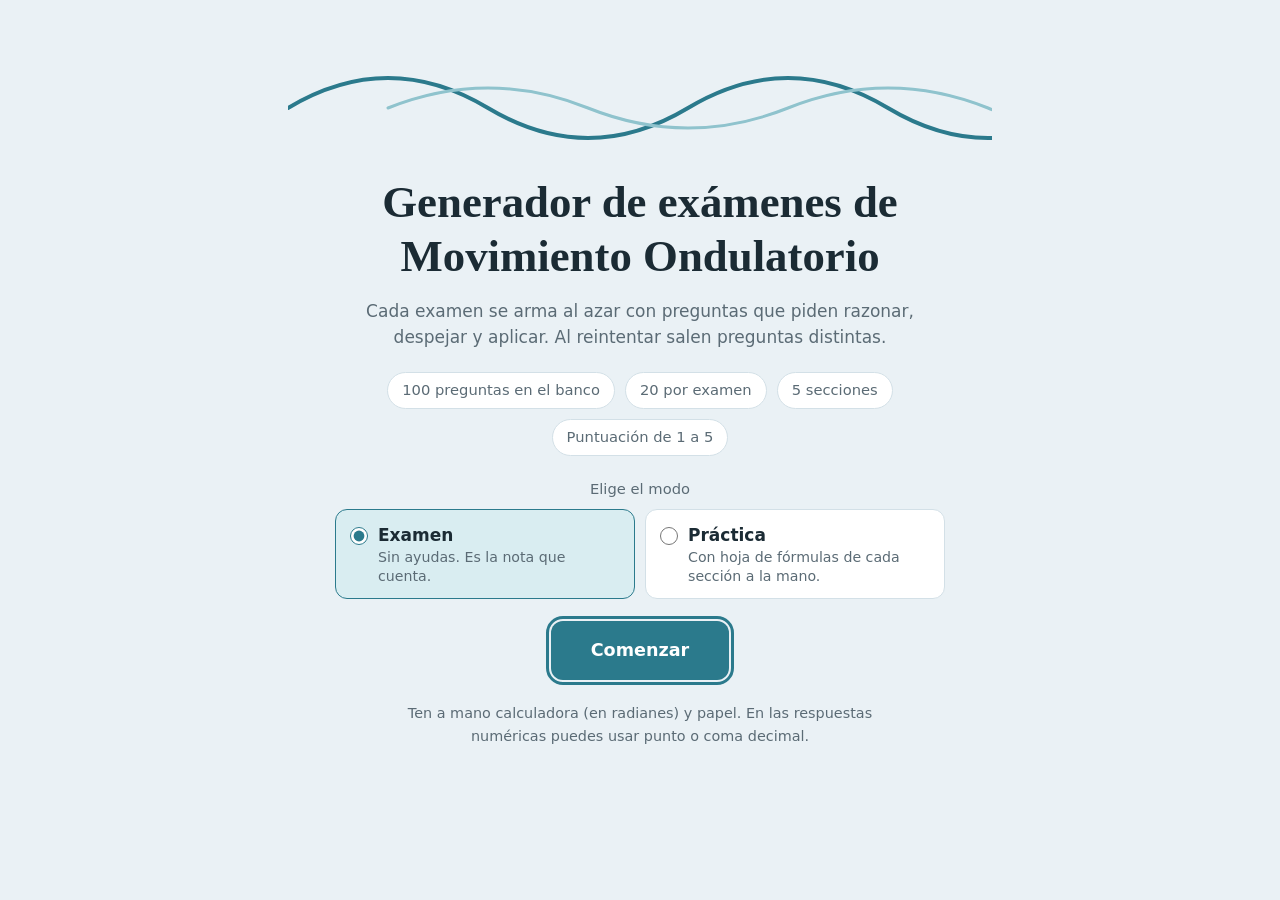
==== cuestionario-version1.3.html @ 12382c7f "Version 1 - cuestionario 1.3" ====
<!DOCTYPE html>
<html lang="es">
<head>
<meta charset="utf-8">
<meta name="viewport" content="width=device-width, initial-scale=1">
<title>Generador de exámenes · Movimiento Ondulatorio</title>
<style>
  :root {
    --bg: #eaf1f5;
    --surface: #ffffff;
    --ink: #1b2b34;
    --muted: #5b6b75;
    --line: #d3e0e7;
    --primary: #2b7a8c;
    --primary-dark: #1f5c6a;
    --primary-soft: #d9edf1;
    --ok: #2e7d55;
    --ok-soft: #dff2e7;
    --bad: #b8433a;
    --bad-soft: #fbe6e3;
    --radius: 14px;
    --serif: "Iowan Old Style", "Palatino Linotype", Palatino, Georgia, serif;
    --sans: system-ui, -apple-system, "Segoe UI", Roboto, "Helvetica Neue", Arial, sans-serif;
  }
  * { box-sizing: border-box; }
  html { -webkit-text-size-adjust: 100%; }
  body {
    margin: 0;
    background: var(--bg);
    color: var(--ink);
    font-family: var(--sans);
    font-size: 17px;
    line-height: 1.55;
    min-height: 100vh;
  }
  .wrap { max-width: 720px; margin: 0 auto; padding: 20px 16px 48px; }
  h1, h2, h3 { font-family: var(--serif); line-height: 1.2; margin: 0; font-weight: 700; }
  button { font: inherit; cursor: pointer; }
  :focus-visible { outline: 3px solid var(--primary); outline-offset: 2px; }
  [tabindex="-1"]:focus { outline: none; }
  .sr-only { position: absolute; width: 1px; height: 1px; overflow: hidden; clip: rect(0 0 0 0); white-space: nowrap; }

  /* Portada */
  .cover { text-align: center; padding: 28px 8px 8px; }
  .cover h1 { font-size: clamp(1.9rem, 7vw, 2.8rem); margin: 8px 0 14px; }
  .cover p { color: var(--muted); max-width: 33em; margin: 0 auto 10px; }
  .wave-box { overflow: hidden; height: 120px; margin: 0 -16px 8px; }
  .wave-box svg { width: 1600px; height: 120px; animation: drift 9s linear infinite; }
  @keyframes drift { from { transform: translateX(0); } to { transform: translateX(-400px); } }
  .facts { display: flex; flex-wrap: wrap; gap: 10px; justify-content: center; margin: 22px 0 22px; }
  .facts span { background: var(--surface); border: 1px solid var(--line); border-radius: 999px; padding: 6px 14px; font-size: .92rem; color: var(--muted); }

  .modes { border: 0; margin: 0 auto 22px; padding: 0; display: flex; flex-wrap: wrap; gap: 10px; justify-content: center; }
  .modes legend { width: 100%; text-align: center; color: var(--muted); font-size: .92rem; margin-bottom: 8px; padding: 0; }
  .mode-opt { flex: 1 1 240px; max-width: 300px; text-align: left; display: flex; gap: 10px; align-items: flex-start; background: var(--surface); border: 1.5px solid var(--line); border-radius: 12px; padding: 12px 14px; cursor: pointer; }
  .mode-opt:hover { border-color: var(--primary); }
  .mode-opt.sel { border-color: var(--primary); background: var(--primary-soft); }
  .mode-opt input { margin: 5px 0 0; accent-color: var(--primary); width: 18px; height: 18px; flex: none; }
  .mode-opt b { display: block; }
  .mode-opt small { color: var(--muted); display: block; line-height: 1.35; }

  .actions { display: flex; flex-direction: column; align-items: center; gap: 12px; }
  .btn {
    border: 0; border-radius: 12px; padding: 13px 26px; font-weight: 600; font-size: 1rem;
    background: var(--primary); color: #fff; transition: background .15s, transform .05s;
  }
  .btn:hover { background: var(--primary-dark); }
  .btn:active { transform: translateY(1px); }
  .btn.ghost { background: transparent; color: var(--primary-dark); border: 1.5px solid var(--primary); }
  .btn.ghost:hover { background: var(--primary-soft); }
  .btn[disabled] { background: #b9c9d0; cursor: not-allowed; }
  .btn.ghost[disabled] { background: transparent; color: #8aa0a9; border-color: #b9c9d0; }
  .btn.big { padding: 16px 40px; font-size: 1.1rem; }
  .btn.small { padding: 8px 16px; font-size: .92rem; }

  /* Progreso */
  .progress-head { display: flex; justify-content: space-between; gap: 12px; font-size: .9rem; color: var(--muted); margin-bottom: 8px; flex-wrap: wrap; }
  .bar { height: 10px; background: #cfdde4; border-radius: 999px; overflow: hidden; }
  .bar > i { display: block; height: 100%; width: 0; background: var(--primary); border-radius: 999px; transition: width .3s; }
  .tools { display: flex; justify-content: space-between; align-items: center; gap: 10px; margin-top: 12px; flex-wrap: wrap; }
  .badge { font-size: .8rem; padding: 2px 10px; border-radius: 999px; background: var(--primary-soft); color: var(--primary-dark); font-weight: 600; }

  .card { background: var(--surface); border: 1px solid var(--line); border-radius: var(--radius); padding: 24px 20px; margin-top: 18px; box-shadow: 0 1px 2px rgba(27,43,52,.05); }
  .sec-name { font-size: .95rem; color: var(--primary-dark); font-weight: 600; margin-bottom: 10px; }
  .qtext { font-size: 1.12rem; margin: 0 0 18px; }
  .qtext sub, .qtext sup, .opt sub, .opt sup, .exp sub, .exp sup, .field label sub, .formula sub, .formula sup { font-size: .75em; line-height: 0; }
  .formula { display: block; margin: 8px 0; padding: 8px 12px; background: #f3f8fa; border-radius: 8px; font-family: var(--serif); font-size: 1.05rem; overflow-x: auto; }

  .opts { display: grid; gap: 10px; }
  .opt { display: flex; gap: 12px; align-items: flex-start; padding: 12px 14px; border: 1.5px solid var(--line); border-radius: 12px; cursor: pointer; background: #fff; }
  .opt:hover { border-color: var(--primary); }
  .opt.sel { border-color: var(--primary); background: var(--primary-soft); }
  .opt input { margin: 4px 0 0; accent-color: var(--primary); width: 18px; height: 18px; flex: none; }

  .fields { display: grid; gap: 12px; }
  .field { display: flex; align-items: center; gap: 10px; flex-wrap: wrap; }
  .field label { font-family: var(--serif); font-size: 1.05rem; min-width: 4.2em; }
  .field input { width: 9em; max-width: 100%; padding: 10px 12px; font: inherit; border: 1.5px solid var(--line); border-radius: 10px; background: #fff; color: var(--ink); }
  .field input:focus { border-color: var(--primary); }
  .field .unit { color: var(--muted); }
  .hint { color: var(--muted); font-size: .9rem; margin-top: 14px; }

  .sheet { margin-top: 16px; border: 1px dashed var(--primary); border-radius: 12px; background: #f6fbfc; }
  .sheet summary { cursor: pointer; padding: 10px 14px; font-weight: 600; color: var(--primary-dark); }
  .sheet .formula { margin: 0 14px 8px; background: #fff; }
  .sheet p { margin: 0 14px 12px; font-size: .9rem; color: var(--muted); }

  .nav { display: flex; justify-content: space-between; gap: 12px; margin-top: 22px; }

  /* Resultados */
  .score-card { text-align: center; }
  .score-num { font-family: var(--serif); font-size: 4.5rem; line-height: 1; color: var(--primary-dark); }
  .score-num small { font-size: 1.6rem; color: var(--muted); }
  .score-label { font-size: 1.2rem; margin: 6px 0 4px; font-weight: 600; }
  .muted { color: var(--muted); }
  .secs { display: grid; gap: 12px; margin-top: 20px; text-align: left; }
  .sec-row .top { display: flex; justify-content: space-between; gap: 10px; font-size: .95rem; margin-bottom: 4px; }
  .sec-row .bar { height: 8px; }
  .sec-row .bar > i { background: var(--primary); }
  .gaps { margin: 10px 0 0; padding-left: 1.2em; }
  .gaps li { margin: 4px 0; }
  .fb { border-radius: 12px; border: 1px solid var(--line); padding: 16px; margin-top: 14px; background: #fff; }
  .fb h3 { font-size: 1.02rem; margin-bottom: 8px; }
  .tag { display: inline-block; font-size: .82rem; padding: 2px 10px; border-radius: 999px; background: var(--bad-soft); color: var(--bad); margin-bottom: 8px; }
  .tag.ok { background: var(--ok-soft); color: var(--ok); }
  .ans-row { display: grid; gap: 6px; margin: 10px 0; font-size: .96rem; }
  .ans-row div { padding: 8px 12px; border-radius: 8px; }
  .ans-row .yours { background: var(--bad-soft); }
  .ans-row .right { background: var(--ok-soft); }
  .exp { margin-top: 8px; font-size: .96rem; }
  .allgood { background: var(--ok-soft); color: var(--ok); border-radius: 12px; padding: 14px 16px; margin-top: 14px; font-weight: 600; }
  .retry { display: flex; flex-wrap: wrap; gap: 12px; justify-content: center; margin-top: 28px; }
  details.okbox { margin-top: 22px; }
  details.okbox > summary { cursor: pointer; font-weight: 600; color: var(--primary-dark); padding: 6px 0; }

  .hidden { display: none !important; }
  @media (max-width: 480px) {
    body { font-size: 16px; }
    .card { padding: 18px 14px; }
    .nav .btn { padding: 12px 18px; }
    .score-num { font-size: 3.8rem; }
  }
  @media (prefers-reduced-motion: reduce) {
    .wave-box svg { animation: none; }
    .bar > i { transition: none; }
  }
</style>
</head>
<body>
<div class="wrap">

  <!-- PORTADA -->
  <section id="cover" class="cover" aria-labelledby="coverTitle">
    <div class="wave-box" aria-hidden="true">
      <svg viewBox="0 0 1600 120" preserveAspectRatio="none">
        <path d="M0 60 Q100 0 200 60 T400 60 T600 60 T800 60 T1000 60 T1200 60 T1400 60 T1600 60" fill="none" stroke="#2b7a8c" stroke-width="4" stroke-linecap="round"/>
        <path d="M0 60 Q100 20 200 60 T400 60 T600 60 T800 60 T1000 60 T1200 60 T1400 60 T1600 60" fill="none" stroke="#8fc3cd" stroke-width="3" stroke-linecap="round" transform="translate(100 0)"/>
      </svg>
    </div>
    <h1 id="coverTitle">Generador de exámenes de Movimiento Ondulatorio</h1>
    <p>Cada examen se arma al azar con preguntas que piden razonar, despejar y aplicar. Al reintentar salen preguntas distintas.</p>
    <div class="facts" id="facts"></div>

    <fieldset class="modes">
      <legend>Elige el modo</legend>
      <label class="mode-opt sel" id="modeLabelExam">
        <input type="radio" name="mode" value="exam" checked>
        <span><b>Examen</b><small>Sin ayudas. Es la nota que cuenta.</small></span>
      </label>
      <label class="mode-opt" id="modeLabelPractice">
        <input type="radio" name="mode" value="practice">
        <span><b>Práctica</b><small>Con hoja de fórmulas de cada sección a la mano.</small></span>
      </label>
    </fieldset>

    <div class="actions">
      <button class="btn big" id="startBtn" type="button">Comenzar</button>
      <button class="btn ghost hidden" id="resumeBtn" type="button">Continuar examen</button>
      <button class="btn ghost hidden" id="reviewBtn" type="button">Revisar examen anterior</button>
    </div>
    <p class="hint" style="margin-top:22px">Ten a mano calculadora (en radianes) y papel. En las respuestas numéricas puedes usar punto o coma decimal.</p>
  </section>

  <!-- PREGUNTAS -->
  <section id="quiz" class="hidden" aria-label="Examen en curso">
    <div class="progress-head">
      <span id="progText"></span>
      <span id="secText"></span>
    </div>
    <div class="bar" role="progressbar" aria-valuemin="0" aria-valuemax="20" id="barWrap"><i id="barFill"></i></div>
    <div class="tools">
      <span class="badge" id="modeBadge"></span>
      <button class="btn ghost small" id="pauseBtn" type="button">Pausar y salir</button>
    </div>
    <div class="card" id="qcard"></div>
    <div class="nav">
      <button class="btn ghost" id="prevBtn" type="button">Anterior</button>
      <button class="btn" id="nextBtn" type="button">Siguiente</button>
    </div>
    <div class="sr-only" id="srStatus" aria-live="polite"></div>
  </section>

  <!-- RESULTADOS -->
  <section id="results" class="hidden" aria-label="Resultados"></section>

</div>

<!-- =====================================================================
     BANCO DE PREGUNTAS  (edita aquí para ampliar)
     ---------------------------------------------------------------------
     Cómo añadir una pregunta: copia un objeto y agrégalo AL FINAL del array
     BANK (no reordenes las existentes: el progreso guardado usa la posición).

     Campos comunes
       sec   : 0..4  (índice en SECTIONS)
       type  : "mc" (opción múltiple) | "num" (numérica)
       topic : tema corto; se lista en "Temas huecos" si se falla
       q     : enunciado (HTML simple: <sub>, <sup>, <b>, <span class='formula'>)
       exp   : explicación pedagógica (paso a paso + por qué fallan las otras).
               En "mc" NO cites las opciones por letra: se barajan; cítalas por su contenido.

     Solo "mc"
       opts  : 4 textos; ans = índice (0..3) de la correcta DENTRO de opts.
               El examen baraja el orden al mostrarlas, la lógica no se rompe.

     Solo "num"
       fields: [{ label, unit, ans, tol }]
               tol = error relativo permitido (0.02 = 2 %). Opcional abs = error
               absoluto mínimo permitido (útil si ans es cercano a 0).
               Acepta coma o punto decimal y notación 2.5e-4.
     ===================================================================== -->
<script>
var SECTIONS = [
  "Conceptos fundamentales",
  "Ondas viajeras y función de onda",
  "Velocidad en cuerdas y reflexión/transmisión",
  "Superposición, interferencia y energía",
  "Ecuación de onda lineal"
];

/* Fórmulas del temario por sección (se muestran en modo Práctica) */
var SHEETS = [
  ["v = λ f &nbsp;&nbsp; T = 1/f &nbsp;&nbsp; ω = 2π/T = 2π f &nbsp;&nbsp; k = 2π/λ", "v = x/t (rapidez constante en un medio dado)"],
  ["y = A sen(kx − ωt) &nbsp;&nbsp; v = λ f = ω/k &nbsp;&nbsp; k = 2π/λ", "v<sub>y</sub> = −ωA cos(kx − ωt) &nbsp;&nbsp; v<sub>y,máx</sub> = ωA &nbsp;&nbsp; a<sub>y,máx</sub> = ω²A", "Pulso: y = f(x − vt) viaja hacia +x; y = f(x + vt) viaja hacia −x"],
  ["v = √(F/μ) &nbsp;&nbsp; μ = m/L", "Extremo fijo: reflejado invertido. Extremo libre: reflejado sin invertir.", "Liviana → pesada: reflejado invertido, transmitido no. Pesada → liviana: ninguno se invierte."],
  ["P = ½ μ ω² A² v &nbsp;&nbsp; E = ½ (μΔx) ω² A²", "Superposición: y = y<sub>1</sub> + y<sub>2</sub> (suma algebraica)", "En fase: A<sub>R</sub> = A<sub>1</sub> + A<sub>2</sub> &nbsp;&nbsp; En oposición de fase: A<sub>R</sub> = |A<sub>1</sub> − A<sub>2</sub>|"],
  ["∂²y/∂x² = (1/v²) ∂²y/∂t² &nbsp;&nbsp; (μ/F) ∂²y/∂t² = ∂²y/∂x² &nbsp;&nbsp; v² = F/μ", "ΣF<sub>y</sub> = μΔx (∂²y/∂t²) &nbsp;&nbsp; Ángulos pequeños: sen θ ≈ tan θ ≈ ∂y/∂x"]
];

var BANK = [

/* ===================== SECCIÓN 1 · Conceptos fundamentales ===================== */

{ sec: 0, type: "mc", topic: "ondas longitudinales: movimiento de las partículas",
  q: "Una onda sonora se propaga en el aire hacia la derecha. Sobre las moléculas del aire, ¿cuál afirmación es correcta?",
  opts: [
    "Oscilan paralelas a la dirección de propagación y no se desplazan de forma neta con la onda.",
    "Oscilan perpendicularmente a la propagación y no se desplazan de forma neta con la onda.",
    "Viajan junto con la onda, transportando materia y energía hacia la derecha.",
    "Oscilan paralelas a la propagación, pero avanzan con la onda a la velocidad del sonido."
  ], ans: 0,
  exp: "<b>Razonamiento.</b> El sonido es una onda longitudinal: las partículas vibran en la misma dirección en que viaja la onda, alrededor de su posición de equilibrio. La onda transporta energía, no materia neta.<br><b>Por qué las otras no.</b> La que dice «perpendicularmente» describe una onda transversal. La que dice que las moléculas viajan con la onda confunde la propagación de la perturbación con el transporte de materia. La última acierta en la dirección, pero las moléculas no avanzan con la onda: solo oscilan." },

{ sec: 0, type: "mc", topic: "la rapidez depende del medio; v = λf",
  q: "Una onda senoidal de frecuencia f viaja por una cuerda estirada. Se detiene la cuerda y se genera una segunda onda con la misma amplitud y frecuencia 2f en la misma cuerda (misma tensión). Comparada con la primera, la segunda onda tiene:",
  opts: [
    "La misma rapidez y la mitad de longitud de onda.",
    "El doble de rapidez y la misma longitud de onda.",
    "El doble de rapidez y la mitad de longitud de onda.",
    "La misma rapidez y el doble de longitud de onda."
  ], ans: 0,
  exp: "<b>Razonamiento.</b> La rapidez en una cuerda depende solo del medio (v = √(F/μ)); la cuerda no cambió, así que v es la misma. Con v = λf, si f se duplica, λ se reduce a la mitad.<br><b>Por qué las otras no.</b> Las opciones que dicen «el doble de rapidez» creen que la frecuencia acelera la onda, pero v no depende de f. La que dice «el doble de longitud de onda» invierte la proporción: v constante implica λ ∝ 1/f." },

{ sec: 0, type: "num", topic: "partes de una onda: λ, T y v",
  q: "Una cresta pasa por un punto fijo de una cuerda cada 0.25 s. La distancia entre una cresta y el valle contiguo es 0.60 m. ¿Cuál es la rapidez de la onda?",
  fields: [{ label: "v =", unit: "m/s", ans: 4.8, tol: 0.02 }],
  exp: "<b>Paso 1.</b> De cresta a valle contiguo hay media longitud de onda: λ/2 = 0.60 m, entonces λ = 1.20 m.<br><b>Paso 2.</b> Que una cresta pase cada 0.25 s significa T = 0.25 s.<br><b>Paso 3.</b> v = λ/T = 1.20/0.25 = 4.8 m/s.<br>Error típico: usar 0.60 m como λ y obtener 2.4 m/s." },

{ sec: 0, type: "mc", topic: "ondas combinadas (transversal + longitudinal)",
  q: "Un corcho flota en la superficie del agua y pasa una ola. ¿Cómo describe el movimiento del corcho?",
  opts: [
    "Una trayectoria aproximadamente circular o elíptica: la ola combina movimiento transversal y longitudinal.",
    "Sube y baja en línea recta vertical, porque la ola es puramente transversal.",
    "Avanza junto con la cresta a la velocidad de la ola.",
    "Oscila solo horizontalmente, porque el agua es un medio longitudinal."
  ], ans: 0,
  exp: "<b>Razonamiento.</b> Las olas en la superficie del agua no son puramente transversales ni longitudinales: cada partícula describe un recorrido circular/elíptico. Por eso el corcho sube, baja y se mueve un poco adelante y atrás, pero no viaja con la ola.<br><b>Por qué las otras no.</b> «Solo vertical» y «solo horizontal» olvidan que ambos movimientos ocurren a la vez. «Avanza con la cresta» confunde la velocidad de la onda con la de las partículas del medio." },

{ sec: 0, type: "num", topic: "periodo, λ y rapidez de una ola del mar",
  q: "Una boya en el mar sube y baja completando 12 oscilaciones en 60 s. Dos crestas consecutivas de las olas que la mueven están separadas 15 m. Calcula el periodo T de las olas y su rapidez v de avance.",
  fields: [
    { label: "T =", unit: "s", ans: 60 / 12, tol: 0.02 },
    { label: "v =", unit: "m/s", ans: 15 / (60 / 12), tol: 0.02 }
  ],
  exp: "<b>Paso 1.</b> f = 12/60 = 0.20 Hz, así que T = 1/f = 5.0 s.<br><b>Paso 2.</b> La distancia entre crestas consecutivas es λ = 15 m.<br><b>Paso 3.</b> v = λ/T = 15/5.0 = 3.0 m/s (o v = λf = 15·0.20).<br>Error típico: dividir 60 entre 12 y llamar «frecuencia» al 5." },

{ sec: 0, type: "num", topic: "sonido en el aire: λ y T desde la frecuencia",
  q: "Un afinador electrónico detecta la nota La de un violín: 440 Hz. Considera que el sonido viaja en el aire a 343 m/s. Calcula la longitud de onda λ del sonido y el periodo T de la vibración (en milisegundos).",
  fields: [
    { label: "λ =", unit: "m", ans: 343 / 440, tol: 0.02 },
    { label: "T =", unit: "ms", ans: 1000 / 440, tol: 0.02 }
  ],
  exp: "<b>Paso 1.</b> Se despeja λ de v = λf: λ = v/f = 343/440 ≈ 0.78 m.<br><b>Paso 2.</b> T = 1/f = 1/440 ≈ 0.00227 s = 2.27 ms.<br>Error típico: olvidar convertir segundos a milisegundos (×1000)." },

{ sec: 0, type: "mc", topic: "ordenar rapideces con v = λf y T = 1/f",
  q: "Tres ondas viajan por medios distintos. Ordénalas de mayor a menor según su rapidez de propagación:<span class='formula'>A) λ = 2.0 m, f = 3.0 Hz<br>B) λ = 0.50 m, f = 10 Hz<br>C) λ = 8.0 m, T = 2.0 s</span>",
  opts: ["A > B > C", "B > A > C", "C > A > B", "C > B > A"], ans: 0,
  exp: "<b>Razonamiento.</b> Se calcula v = λf para cada una: A: 2.0·3.0 = 6.0 m/s; B: 0.50·10 = 5.0 m/s; C: f = 1/T = 0.50 Hz, luego v = 8.0·0.50 = 4.0 m/s. Orden: A > B > C.<br><b>Por qué las otras no.</b> Ordenar por frecuencia (B primero) o por longitud de onda (C primero) es olvidar que la rapidez depende del producto de las dos." },

{ sec: 0, type: "mc", topic: "clasificar ondas sísmicas P (longitudinal) y S (transversal)",
  q: "Durante un sismo, una estación registra dos ondas que viajan horizontalmente hacia el este. En la onda 1 el suelo sube y baja. En la onda 2 el suelo se comprime y se estira en la dirección este-oeste. Una de ellas es la onda P (longitudinal) y la otra la onda S (transversal). ¿Cuál es cuál?",
  opts: [
    "La onda 1 es S y la onda 2 es P.",
    "La onda 1 es P y la onda 2 es S.",
    "Ambas son P, porque ambas viajan hacia el este.",
    "Ambas son S, porque ambas hacen mover el suelo."
  ], ans: 0,
  exp: "<b>Razonamiento.</b> Onda 1: el movimiento (vertical) es perpendicular a la propagación (este), por tanto transversal: S. Onda 2: el movimiento (este-oeste) es paralelo a la propagación, por tanto longitudinal: P.<br><b>Por qué las otras no.</b> La dirección de propagación no define el tipo de onda; lo define la relación entre el movimiento de las partículas y esa dirección. La opción invertida intercambia los dos criterios." },

{ sec: 0, type: "num", topic: "sismos: tiempos de llegada de dos ondas con v = x/t",
  q: "Una onda P viaja a 8.0 km/s y una onda S a 4.5 km/s desde el foco de un sismo, por la misma trayectoria recta. Un sismógrafo registra la llegada de la onda S 20 s después de la onda P. ¿A qué distancia del foco está el sismógrafo?",
  fields: [{ label: "d =", unit: "km", ans: 20 / (1 / 4.5 - 1 / 8.0), tol: 0.02 }],
  exp: "<b>Paso 1.</b> Los tiempos de viaje son t<sub>P</sub> = d/8.0 y t<sub>S</sub> = d/4.5 (de v = x/t).<br><b>Paso 2.</b> La diferencia es 20 s: d/4.5 − d/8.0 = 20.<br><b>Paso 3.</b> d(0.2222 − 0.1250) = 20, luego d = 20/0.09722 ≈ 206 km.<br>Error típico: multiplicar 20 s por la diferencia de rapideces (3.5 km/s), que da 70 km." },

{ sec: 0, type: "num", topic: "eco: ida y vuelta con v = x/t",
  q: "Un excursionista grita frente a un acantilado y escucha el eco 2.4 s después. Si el sonido viaja a 340 m/s, ¿a qué distancia está el acantilado?",
  fields: [{ label: "d =", unit: "m", ans: 340 * 2.4 / 2, tol: 0.02 }],
  exp: "<b>Paso 1.</b> El sonido va al acantilado y regresa: recorre 2d en 2.4 s.<br><b>Paso 2.</b> 2d = vt = 340·2.4 = 816 m.<br><b>Paso 3.</b> d = 816/2 = 408 m.<br>Error típico: responder 816 m (olvidar que el eco es ida y vuelta)." },

{ sec: 0, type: "mc", topic: "qué pasa si cambia el medio: f fija, λ cambia",
  q: "Un altavoz emite un tono de 500 Hz en el aire. En un día caluroso el aire se calienta y el sonido viaja más rápido que antes. Con el altavoz sin modificar, ¿qué ocurre con la frecuencia f y la longitud de onda λ del tono?",
  opts: [
    "f no cambia y λ aumenta.",
    "f aumenta y λ no cambia.",
    "f no cambia y λ disminuye.",
    "Tanto f como λ aumentan."
  ], ans: 0,
  exp: "<b>Razonamiento.</b> El altavoz sigue emitiendo 500 oscilaciones por segundo: la frecuencia la fija la fuente. La rapidez depende del medio (aquí, de la temperatura) y aumentó. Con λ = v/f y f constante, λ aumenta.<br><b>Por qué las otras no.</b> Una f mayor implicaría que la fuente vibra más rápido, lo cual no ocurrió. «λ disminuye» contradice v = λf con v mayor y f igual." },

{ sec: 0, type: "num", topic: "cuerda de saltar: v = x/t y λ = v/f",
  q: "Dos niños agitan una cuerda de saltar muy larga y producen una onda que recorre 6.0 m en 2.0 s. Un observador cuenta que pasan 4 crestas por segundo por un punto fijo de la cuerda. ¿Cuál es la rapidez de la onda y su longitud de onda?",
  fields: [
    { label: "v =", unit: "m/s", ans: 3, tol: 0.02 },
    { label: "λ =", unit: "m", ans: 0.75, tol: 0.02 }
  ],
  exp: "<b>Paso 1.</b> v = x/t = 6.0/2.0 = 3.0 m/s.<br><b>Paso 2.</b> Cuatro crestas por segundo significa f = 4.0 Hz.<br><b>Paso 3.</b> Se despeja λ = v/f = 3.0/4.0 = 0.75 m." },

{ sec: 0, type: "mc", topic: "leer gráficas descritas: λ en x y T en t",
  q: "Dos gráficas describen la misma onda en una cuerda. Gráfica 1: y contra x en un instante fijo; dos crestas consecutivas están separadas 3.0 m. Gráfica 2: y contra t en un punto fijo; dos crestas consecutivas están separadas 0.50 s en el eje del tiempo. ¿Cuál es la rapidez de la onda?",
  opts: ["6.0 m/s", "1.5 m/s", "0.17 m/s", "3.5 m/s"], ans: 0,
  exp: "<b>Razonamiento.</b> La gráfica de y contra x en un instante fijo da λ = 3.0 m; la de y contra t en un punto fijo da T = 0.50 s. Entonces v = λ/T = 3.0/0.50 = 6.0 m/s.<br><b>Por qué las otras no.</b> 1.5 m/s resulta de multiplicar λ·T; 0.17 m/s de dividir T/λ; 3.5 m/s de sumar. Ninguna operación tiene unidades de m/s salvo la división λ/T." },

{ sec: 0, type: "mc", topic: "ondas mecánicas vs. electromagnéticas (necesidad de medio)",
  q: "Un astronauta en órbita ve por su ventana un destello brillante causado por la explosión de un satélite a 2 km de distancia, pero no percibe ningún sonido. ¿Cuál es la explicación correcta?",
  opts: [
    "La luz no necesita un medio material para propagarse, pero el sonido (onda mecánica) sí, y entre ambos no hay medio.",
    "La luz es una onda mecánica más veloz que el sonido, por eso llega antes y el sonido nunca alcanza a llegar.",
    "El sonido sí llega, pero su frecuencia es demasiado alta para oírse en el espacio.",
    "El sonido viaja más rápido que la luz en el espacio, por eso ya pasó cuando el astronauta miró."
  ], ans: 0,
  exp: "<b>Razonamiento.</b> Las ondas mecánicas (sonido) requieren un medio que pueda perturbarse y conexión física entre sus partes; las electromagnéticas (luz) se propagan en el vacío. Entre el satélite y la nave no hay medio, así que el sonido no viaja.<br><b>Por qué las otras no.</b> La luz no es una onda mecánica. El problema no es la frecuencia ni el orden de llegada: sin medio simplemente no hay propagación de sonido." },

{ sec: 0, type: "mc", topic: "transversal vs. longitudinal en una situación cotidiana",
  q: "En un estadio los aficionados hacen «la ola»: cada persona se pone de pie y se sienta cuando le toca, y el «pulso» de personas de pie recorre las gradas de izquierda a derecha. ¿Qué afirmación es correcta?",
  opts: [
    "Es transversal: las personas se mueven verticalmente (perpendicular a la propagación) y no viajan con la ola; lo que se propaga es la perturbación.",
    "Es longitudinal: la ola avanza horizontalmente, así que las personas se desplazan horizontalmente con ella.",
    "Es transversal, pero las personas sí se desplazan de izquierda a derecha junto con la ola.",
    "Es longitudinal, porque cada persona se mueve en la misma dirección en que se propaga la ola."
  ], ans: 0,
  exp: "<b>Razonamiento.</b> El movimiento de cada persona es vertical y la perturbación se propaga horizontalmente: perpendiculares, por tanto onda transversal. Como en toda onda mecánica, el medio (las personas) queda en su lugar; se transmite la perturbación.<br><b>Por qué las otras no.</b> Las que dicen «longitudinal» ignoran que el movimiento es vertical. Las que hacen que las personas viajen con la ola confunden la velocidad de la perturbación con el desplazamiento del medio." },

{ sec: 0, type: "mc", topic: "ordenar periodos con f, T y ω",
  q: "Ordena los siguientes movimientos oscilatorios de mayor a menor periodo T:<span class='formula'>A) f = 50 Hz &nbsp;&nbsp; B) T = 5.0 ms<br>C) ω = 400 rad/s &nbsp;&nbsp; D) f = 0.10 kHz</span>",
  opts: ["A > C > D > B", "A > D > C > B", "B > D > C > A", "C > A > D > B"], ans: 0,
  exp: "<b>Razonamiento.</b> Se pasa todo a T: A: 1/50 = 20 ms; B: 5.0 ms; C: T = 2π/ω = 2π/400 ≈ 15.7 ms; D: f = 100 Hz, T = 10 ms. Orden de mayor a menor: A (20) > C (15.7) > D (10) > B (5).<br><b>Por qué las otras no.</b> Confundir ω con f (tratar 400 como si fueran hercios) coloca a C en el lugar equivocado; y a mayor frecuencia corresponde menor periodo, no mayor." },

{ sec: 0, type: "num", topic: "proporcionalidad: v constante, λ triplica",
  q: "Un vibrador genera ondas en un medio. Sin cambiar de medio (v constante) se ajusta el vibrador hasta que la longitud de onda se triplica. ¿Por qué factor se multiplican la frecuencia f y el periodo T?",
  fields: [
    { label: "f₂/f₁ =", unit: "", ans: 1 / 3, tol: 0.02 },
    { label: "T₂/T₁ =", unit: "", ans: 3, tol: 0.02 }
  ],
  exp: "<b>Paso 1.</b> Con v constante, v = λf implica que f = v/λ es inversamente proporcional a λ: f₂/f₁ = 1/3 ≈ 0.333.<br><b>Paso 2.</b> Como T = 1/f, T₂/T₁ = 3.<br>Error típico: responder 3 para f (pensar que crece con λ)." },

{ sec: 0, type: "mc", topic: "clasificar ondas: longitudinales vs. transversales",
  q: "Clasifica cada fenómeno como onda longitudinal o transversal:<span class='formula'>(i) el sonido de una guitarra viajando por el aire<br>(ii) una sacudida vertical que viaja por una cuerda tensa horizontal<br>(iii) un resorte largo al que se le empuja y jala el extremo a lo largo de su eje</span>",
  opts: [
    "(i) longitudinal, (ii) transversal, (iii) longitudinal",
    "(i) transversal, (ii) transversal, (iii) longitudinal",
    "(i) longitudinal, (ii) longitudinal, (iii) transversal",
    "(i) transversal, (ii) longitudinal, (iii) transversal"
  ], ans: 0,
  exp: "<b>Razonamiento.</b> (i) Las moléculas del aire oscilan paralelas a la propagación: longitudinal. (ii) La cuerda se mueve verticalmente y la perturbación avanza horizontalmente: transversal. (iii) Las espiras oscilan a lo largo del eje, paralelas a la propagación: longitudinal.<br><b>Por qué las otras no.</b> Cada alternativa cambia al menos una clasificación; se descartan comparando la dirección del movimiento de las partículas con la de propagación." },

{ sec: 0, type: "num", topic: "distancia recorrida por una cresta y número de oscilaciones",
  q: "En un estanque se producen ondas de longitud de onda 1.5 m y periodo 0.50 s. En 3.0 s, ¿qué distancia avanza una cresta y cuántas oscilaciones completas hace un corcho flotando en el estanque?",
  fields: [
    { label: "d =", unit: "m", ans: (1.5 / 0.5) * 3, tol: 0.02 },
    { label: "N =", unit: "oscilaciones", ans: 3 / 0.5, tol: 0.02 }
  ],
  exp: "<b>Paso 1.</b> v = λ/T = 1.5/0.50 = 3.0 m/s, así que en 3.0 s la cresta avanza d = vt = 9.0 m (equivale a 6 longitudes de onda).<br><b>Paso 2.</b> El corcho completa una oscilación cada T: N = 3.0/0.50 = 6.<br>Idea clave: en un periodo la onda avanza una longitud de onda y cada partícula completa un ciclo." },

{ sec: 0, type: "mc", topic: "amplitud no altera v, f ni λ",
  q: "En un concierto, el ingeniero de sonido sube el volumen sin cambiar la nota (el tono) que suena. Subir el volumen aumenta la amplitud de la onda sonora en el mismo aire. ¿Qué ocurre con la rapidez, la frecuencia y la longitud de onda del sonido?",
  opts: [
    "Ninguna de las tres cambia; solo cambia la amplitud.",
    "La rapidez aumenta porque la onda lleva más energía; f y λ no cambian.",
    "La longitud de onda aumenta, y la frecuencia y la rapidez no cambian.",
    "La frecuencia aumenta, y la rapidez y la longitud de onda no cambian."
  ], ans: 0,
  exp: "<b>Razonamiento.</b> La rapidez depende únicamente de las propiedades del medio (el aire no cambió). La frecuencia la fija la fuente y el tono es el mismo; entonces λ = v/f tampoco cambia. Solo cambia la amplitud.<br><b>Por qué las otras no.</b> Asociar más energía con más rapidez es un error común: la energía depende de la amplitud, pero no modifica v. Si λ o f cambiaran, la nota sería distinta." },


/* ===================== SECCIÓN 2 · Ondas viajeras y función de onda ===================== */

{ sec: 1, type: "mc", topic: "v = ω/k y comparación de funciones de onda",
  q: "Se tienen cuatro ondas (x en m, t en s):<span class='formula'>a) y = 2 sen(3x − 15t) &nbsp;&nbsp; b) y = 4 sen(3x − 25t)<br>c) y = 6 sen(5x + 15t) &nbsp;&nbsp; d) y = 8 sen(2x + 10t)</span>Ordénalas de mayor a menor según la magnitud de su rapidez de propagación.",
  opts: ["b > a = d > c", "b > a > d > c", "a = d > b > c", "c > a = d > b"], ans: 0,
  exp: "<b>Razonamiento.</b> Con y = A sen(kx ± ωt), la rapidez es v = ω/k (el signo solo da la dirección). a: 15/3 = 5 m/s; b: 25/3 ≈ 8.33 m/s; c: 15/5 = 3 m/s; d: 10/2 = 5 m/s. Orden: b > a = d > c.<br><b>Por qué las otras no.</b> Ordenar por amplitud (6, 8, 4, 2) o por ω o por k por separado no da la rapidez; hay que dividir. La opción con a > d supone que la amplitud influye en v, y no lo hace." },

{ sec: 1, type: "num", topic: "cálculo de k, ω y evaluación de y(x,t)",
  q: "Una onda senoidal de amplitud 0.20 m viaja hacia +x con v = 4.0 m/s. Cada partícula del medio completa 50 oscilaciones en 10 s. Con <b>y = A sen(kx − ωt)</b> calcula el número de onda k y la elongación y<sub>1</sub> de una partícula ubicada en x = 1.3λ en el instante t = 1.2T (calculadora en radianes).",
  fields: [
    { label: "k =", unit: "rad/m", ans: 2.5 * Math.PI, tol: 0.02 },
    { label: "y<sub>1</sub> =", unit: "m", ans: 0.2 * Math.sin(0.2 * Math.PI), tol: 0.05 }
  ],
  exp: "<b>Paso 1.</b> f = 50/10 = 5 Hz, T = 0.2 s, ω = 2πf = 10π rad/s.<br><b>Paso 2.</b> λ = v/f = 0.8 m y k = 2π/λ = 2.5π ≈ 7.85 rad/m.<br><b>Paso 3.</b> La fase es kx − ωt = 2π(1.3) − 2π(1.2) = 0.2π rad, así que y<sub>1</sub> = 0.20·sen(0.2π) = 0.20·0.588 ≈ 0.118 m." },

{ sec: 1, type: "mc", topic: "pulsos f(x ± vt): amplitud y dirección",
  q: "Un pulso viaja por una cuerda y su forma es <span class='formula'>y(x,t) = 8 / [ (x + 2t)² + 4 ] &nbsp; (SI)</span>¿Cuál descripción es correcta?",
  opts: [
    "Amplitud 2 m; en t = 3 s su máximo está en x = −6 m (viaja hacia −x).",
    "Amplitud 2 m; en t = 3 s su máximo está en x = +6 m (viaja hacia +x).",
    "Amplitud 8 m; en t = 3 s su máximo está en x = −6 m.",
    "Amplitud 4 m; en t = 3 s su máximo está en x = −12 m."
  ], ans: 0,
  exp: "<b>Razonamiento.</b> El máximo ocurre cuando el denominador es mínimo: x + 2t = 0, y entonces y<sub>máx</sub> = 8/4 = 2 m. Como la función depende de (x + vt) con v = 2 m/s, el pulso viaja hacia −x. En t = 3 s: x = −2(3) = −6 m.<br><b>Por qué las otras no.</b> Decir «hacia +x» ignora el signo + en (x + 2t). Decir amplitud 8 m olvida el 4 del denominador. La última confunde 2t con 4t." },

{ sec: 1, type: "num", topic: "identificar k, ω, v y dirección",
  q: "Una onda en una cuerda está dada por <span class='formula'>y = 0.03 sen(5x + 30t) &nbsp; (SI)</span>Halla su velocidad de propagación con signo (positivo si va hacia +x) y su longitud de onda.",
  fields: [
    { label: "v =", unit: "m/s (con signo)", ans: -6, tol: 0.01 },
    { label: "λ =", unit: "m", ans: 2 * Math.PI / 5, tol: 0.02 }
  ],
  exp: "<b>Paso 1.</b> Aquí k = 5 rad/m y ω = 30 rad/s, entonces |v| = ω/k = 6 m/s.<br><b>Paso 2.</b> Como kx y ωt tienen el mismo signo (x + vt), la onda viaja hacia −x, por lo que v = −6 m/s.<br><b>Paso 3.</b> λ = 2π/k = 2π/5 ≈ 1.26 m." },

{ sec: 1, type: "num", topic: "pulso 2/[(x − vt)² + 1]: instante y valor de y",
  q: "Un pulso se propaga por una cuerda con función de onda<span class='formula'>y(x, t) = 2 / [ (x − 3.0t)² + 1 ]</span>donde x y y están en cm y t en s. (a) ¿En qué instante el máximo del pulso llega a x = 12 cm? (b) ¿Cuánto vale y en x = 5.0 cm cuando t = 1.0 s?",
  fields: [
    { label: "(a) t =", unit: "s", ans: 4, tol: 0.02 },
    { label: "(b) y =", unit: "cm", ans: 2 / (Math.pow(5 - 3, 2) + 1), tol: 0.02 }
  ],
  exp: "<b>Paso 1.</b> El máximo ocurre cuando x − 3.0t = 0, es decir x = 3.0t. Con x = 12 cm: t = 12/3.0 = 4.0 s (el pulso avanza a 3.0 cm/s hacia +x).<br><b>Paso 2.</b> Para (b): x − 3.0t = 5.0 − 3.0 = 2.0 cm, entonces y = 2/(2.0² + 1) = 2/5 = 0.40 cm.<br>Error típico: sustituir mal t y calcular (5 − 3.0)² como 5 − 9." },

{ sec: 1, type: "num", topic: "leer λ y v de y = A sen(kx − ωt) con π",
  q: "Una onda está dada por <span class='formula'>y = 0.05 sen(4πx − 6πt) &nbsp; (SI)</span>Identifica los parámetros y calcula su longitud de onda y su rapidez de propagación.",
  fields: [
    { label: "λ =", unit: "m", ans: 0.5, tol: 0.02 },
    { label: "v =", unit: "m/s", ans: 1.5, tol: 0.02 }
  ],
  exp: "<b>Paso 1.</b> Comparando con A sen(kx − ωt): k = 4π rad/m y ω = 6π rad/s.<br><b>Paso 2.</b> λ = 2π/k = 2π/4π = 0.50 m.<br><b>Paso 3.</b> v = ω/k = 6π/4π = 1.5 m/s (f = 3 Hz; comprobación: λf = 0.50·3 = 1.5 m/s).<br>Error típico: dar λ = 4π o v = 6π sin dividir." },

{ sec: 1, type: "mc", topic: "escribir la función de onda a partir de A, λ y f",
  q: "Una onda senoidal viaja hacia +x con A = 0.10 m, λ = 0.50 m y f = 6.0 Hz. ¿Cuál es su función de onda (SI, x en m, t en s)?",
  opts: [
    "y = 0.10 sen(12.6x − 37.7t)",
    "y = 0.10 sen(12.6x + 37.7t)",
    "y = 0.10 sen(2.0x − 6.0t)",
    "y = 0.10 sen(12.6x − 6.0t)"
  ], ans: 0,
  exp: "<b>Paso 1.</b> k = 2π/λ = 2π/0.50 ≈ 12.6 rad/m.<br><b>Paso 2.</b> ω = 2πf = 2π(6.0) ≈ 37.7 rad/s.<br><b>Paso 3.</b> Hacia +x el signo es negativo: kx − ωt.<br><b>Por qué las otras no.</b> Con «+37.7t» la onda iría hacia −x. Con 2.0 y 6.0 se usaron 1/λ y f en lugar de k y ω. Con «−6.0t» se usó f en vez de ω (lo que daría v = 6.0/12.6 ≈ 0.48 m/s, en vez de λf = 3.0 m/s)." },

{ sec: 1, type: "mc", topic: "qué pasa si se duplica la frecuencia en el mismo medio",
  q: "Una fuente produce en una cuerda la onda y = A sen(kx − ωt). Sin cambiar la cuerda ni su tensión, se duplica la frecuencia de la fuente. ¿Cuál es la nueva función de onda?",
  opts: [
    "y = A sen(2kx − 2ωt)",
    "y = A sen(kx − 2ωt)",
    "y = A sen(2kx − ωt)",
    "y = 2A sen(kx − 2ωt)"
  ], ans: 0,
  exp: "<b>Razonamiento.</b> La rapidez v = ω/k depende solo del medio y no cambió. Si ω' = 2ω, entonces k' = ω'/v = 2k. La amplitud no depende de la frecuencia.<br><b>Por qué las otras no.</b> «kx − 2ωt» dejaría k igual y duplicaría v, lo cual no puede pasar sin cambiar la cuerda. «2kx − ωt» reduciría v a la mitad. «2A» supone que la amplitud crece con la frecuencia." },

{ sec: 1, type: "mc", topic: "comparar dos ondas dadas sus ecuaciones",
  q: "Dos ondas viajan por medios distintos (SI):<span class='formula'>Onda 1: y = 3 sen(2x − 8t) &nbsp;&nbsp; Onda 2: y = 3 sen(4x − 8t)</span>¿Cuál comparación es correcta?",
  opts: [
    "La onda 1 es dos veces más rápida y tiene el doble de longitud de onda que la onda 2.",
    "Las dos tienen la misma rapidez porque tienen la misma amplitud y la misma ω.",
    "La onda 2 es dos veces más rápida porque su k es mayor.",
    "La onda 1 es dos veces más rápida pero tiene la mitad de longitud de onda."
  ], ans: 0,
  exp: "<b>Razonamiento.</b> v<sub>1</sub> = ω/k = 8/2 = 4 m/s y v<sub>2</sub> = 8/4 = 2 m/s. Además λ = 2π/k: λ<sub>1</sub> = π m y λ<sub>2</sub> = π/2 m, así que λ<sub>1</sub> = 2λ<sub>2</sub>.<br><b>Por qué las otras no.</b> Igual ω y A no implican igual v (hay que dividir por k). Un k mayor da menor v cuando ω es fija. Y λ e k son inversos: a menor k, mayor λ." },

{ sec: 1, type: "num", topic: "velocidad y aceleración máximas de una partícula",
  q: "Una onda en una cuerda está dada por <span class='formula'>y = 0.040 sen(10x − 50t) &nbsp; (SI)</span>Calcula la rapidez transversal máxima y la aceleración transversal máxima de un pequeño trozo de la cuerda.",
  fields: [
    { label: "v<sub>y,máx</sub> =", unit: "m/s", ans: 50 * 0.04, tol: 0.02 },
    { label: "a<sub>y,máx</sub> =", unit: "m/s²", ans: 2500 * 0.04, tol: 0.02 }
  ],
  exp: "<b>Paso 1.</b> Aquí A = 0.040 m, k = 10 rad/m y ω = 50 rad/s.<br><b>Paso 2.</b> v<sub>y,máx</sub> = ωA = 50·0.040 = 2.0 m/s.<br><b>Paso 3.</b> a<sub>y,máx</sub> = ω²A = 2500·0.040 = 100 m/s².<br>Ojo: la rapidez de propagación de la onda es otra cosa: v = ω/k = 5 m/s." },

{ sec: 1, type: "mc", topic: "velocidad y aceleración de un punto en la cresta",
  q: "Una onda senoidal recorre una cuerda. En un instante dado, un punto P de la cuerda está exactamente en una cresta (y = +A). ¿Cuál afirmación sobre P es correcta en ese instante?",
  opts: [
    "Su velocidad vertical es cero y su aceleración vertical tiene magnitud máxima ω²A, dirigida hacia abajo.",
    "Su velocidad vertical es máxima (ωA) y su aceleración es cero.",
    "Su velocidad vertical y su aceleración vertical son ambas cero.",
    "Su velocidad vertical es máxima (ωA) y su aceleración también es máxima."
  ], ans: 0,
  exp: "<b>Razonamiento.</b> De y = A sen(kx − ωt): v<sub>y</sub> = −ωA cos(kx − ωt) y a<sub>y</sub> = −ω²A sen(kx − ωt) = −ω²y. En una cresta sen = 1, por lo que cos = 0: v<sub>y</sub> = 0 y a<sub>y</sub> = −ω²A (hacia abajo).<br><b>Por qué las otras no.</b> La velocidad es máxima cuando el punto pasa por el equilibrio (y = 0), donde la aceleración es cero; nunca ambas son máximas a la vez, ni ambas cero en la cresta." },

{ sec: 1, type: "num", topic: "evaluar y y v_y en un punto e instante",
  q: "Una onda en una cuerda es <span class='formula'>y = 2.0 sen(3x − 12t)</span>con y en cm, x en m y t en s. Calcula la elongación y y la velocidad vertical v<sub>y</sub> (positiva hacia arriba) de la partícula en x = 0.50 m cuando t = 0.10 s (calculadora en radianes).",
  fields: [
    { label: "y =", unit: "cm", ans: 2 * Math.sin(0.3), tol: 0.03 },
    { label: "v<sub>y</sub> =", unit: "cm/s", ans: -24 * Math.cos(0.3), tol: 0.03 }
  ],
  exp: "<b>Paso 1.</b> Fase: 3(0.50) − 12(0.10) = 1.5 − 1.2 = 0.3 rad.<br><b>Paso 2.</b> y = 2.0 sen(0.3) = 2.0·0.2955 ≈ 0.59 cm.<br><b>Paso 3.</b> v<sub>y</sub> = ∂y/∂t = −ωA cos(kx − ωt) = −(12)(2.0)cos(0.3) = −24·0.9553 ≈ −22.9 cm/s (el signo negativo: la partícula baja).<br>Error típico: calcular en grados en vez de radianes." },

{ sec: 1, type: "mc", topic: "dirección y tiempo de llegada de una ola",
  q: "Una boya en x = 0 registra una ola descrita por <span class='formula'>y = 0.80 sen(0.40x + 1.6t) &nbsp; (SI)</span>Hay una playa en x = −200 m y otra en x = +200 m. ¿Hacia dónde viaja la ola y cuánto tarda una cresta en recorrer 200 m?",
  opts: [
    "Hacia −x (la playa en x = −200 m); 50 s.",
    "Hacia +x (la playa en x = +200 m); 50 s.",
    "Hacia −x (la playa en x = −200 m); 125 s.",
    "Hacia −x (la playa en x = −200 m); 500 s."
  ], ans: 0,
  exp: "<b>Razonamiento.</b> Con kx + ωt (mismo signo) la onda viaja hacia −x. Su rapidez es v = ω/k = 1.6/0.40 = 4.0 m/s, así que recorre 200 m en 200/4.0 = 50 s.<br><b>Por qué las otras no.</b> «Hacia +x» ignora el signo +. 125 s sale de 200/1.6 (dividir por ω) y 500 s de 200/0.40 (dividir por k): en ambos casos falta la razón ω/k." },

{ sec: 1, type: "mc", topic: "ordenar velocidades transversales máximas (ωA = 2πfA)",
  q: "Tres ondas viajan por cuerdas distintas. Ordénalas de mayor a menor según la rapidez transversal máxima de las partículas:<span class='formula'>A) A = 2.0 cm, f = 5.0 Hz<br>B) A = 1.0 cm, f = 12 Hz<br>C) A = 4.0 cm, f = 2.0 Hz</span>",
  opts: ["B > A > C", "C > A > B", "B > C > A", "A > B > C"], ans: 0,
  exp: "<b>Razonamiento.</b> v<sub>y,máx</sub> = ωA = 2πfA. A: 2π(5.0)(2.0) ≈ 62.8 cm/s; B: 2π(12)(1.0) ≈ 75.4 cm/s; C: 2π(2.0)(4.0) ≈ 50.3 cm/s. Orden: B > A > C.<br><b>Por qué las otras no.</b> Ordenar por amplitud (C primero) o por frecuencia (B primero pero luego C) ignora que cuenta el producto fA." },

{ sec: 1, type: "num", topic: "pulso viajero: rapidez y posición futura",
  q: "Un pulso se mueve con rapidez constante hacia +x por una cuerda. Su máximo pasa por x = 2.0 m en t = 1.0 s y por x = 8.0 m en t = 4.0 s. Calcula su rapidez y la posición de su máximo en t = 10 s.",
  fields: [
    { label: "v =", unit: "m/s", ans: 2, tol: 0.02 },
    { label: "x(10 s) =", unit: "m", ans: 20, tol: 0.02 }
  ],
  exp: "<b>Paso 1.</b> v = Δx/Δt = (8.0 − 2.0)/(4.0 − 1.0) = 2.0 m/s.<br><b>Paso 2.</b> Desde t = 4.0 s hasta t = 10 s pasan 6.0 s: x = 8.0 + 2.0·6.0 = 20 m.<br>Comprobación: extrapolando hacia atrás, el máximo estaba en x = 2.0 − 2.0·1.0 = 0 en t = 0, así que también x = vt = 2.0·10 = 20 m. Error típico: usar solo un intervalo (por ejemplo, sumar 2.0 m a la posición de t = 1.0 s y responder 4)." },

{ sec: 1, type: "mc", topic: "reconocer un pulso f(x − vt) con rapidez dada",
  q: "¿Cuál de estas funciones (SI) representa un pulso que viaja hacia +x con rapidez de 2.0 m/s?",
  opts: [
    "y = 3 / [ (x − 2t)² + 1 ]",
    "y = 3 / [ (x + 2t)² + 1 ]",
    "y = 3 / [ (2x − t)² + 1 ]",
    "y = 3 / [ (x − t)² + 2 ]"
  ], ans: 0,
  exp: "<b>Razonamiento.</b> Un pulso hacia +x con rapidez v es una función de (x − vt). Con v = 2.0 m/s: (x − 2t).<br><b>Por qué las otras no.</b> (x + 2t) tiene la rapidez correcta pero viaja hacia −x. En (2x − t) = 2(x − t/2) el pulso avanza a 0.5 m/s. En (x − t) viaja a 1.0 m/s; el «+2» del denominador solo cambia la altura." },

{ sec: 1, type: "num", topic: "ola del mar: escribir k y ω desde datos medidos",
  q: "Una ola del mar tiene 1.6 m de altura de cresta a valle, las crestas consecutivas están separadas 20 m, y una cresta pasa por un punto fijo cada 8.0 s. Para escribir y = A sen(kx − ωt) calcula k y ω (en unidades SI).",
  fields: [
    { label: "k =", unit: "rad/m", ans: 2 * Math.PI / 20, tol: 0.02 },
    { label: "ω =", unit: "rad/s", ans: 2 * Math.PI / 8, tol: 0.02 }
  ],
  exp: "<b>Paso 1.</b> λ = 20 m, entonces k = 2π/λ = 2π/20 ≈ 0.314 rad/m.<br><b>Paso 2.</b> T = 8.0 s, entonces ω = 2π/T = 2π/8.0 ≈ 0.785 rad/s.<br>De paso: la amplitud es A = 0.80 m (mitad de la altura cresta-valle) y v = ω/k = 2.5 m/s.<br>Error típico: usar A = 1.6 m." },

{ sec: 1, type: "num", topic: "dos fotos de una onda: rapidez y frecuencia",
  q: "Dos fotografías de una onda (λ = 3.0 m) en una cuerda, tomadas con 0.50 s de diferencia, muestran que la misma cresta se movió de x = 1.0 m a x = 2.5 m. ¿Cuál es la rapidez de la onda y su frecuencia?",
  fields: [
    { label: "v =", unit: "m/s", ans: 3, tol: 0.02 },
    { label: "f =", unit: "Hz", ans: 1, tol: 0.02 }
  ],
  exp: "<b>Paso 1.</b> v = Δx/Δt = (2.5 − 1.0)/0.50 = 3.0 m/s.<br><b>Paso 2.</b> Se despeja f de v = λf: f = v/λ = 3.0/3.0 = 1.0 Hz." },

{ sec: 1, type: "num", topic: "diferencia de fase entre dos puntos de la cuerda",
  q: "En una cuerda con λ = 0.60 m viaja una onda y = A sen(kx − ωt). Dos puntos están separados 0.10 m. En un mismo instante, ¿cuál es la diferencia de fase kΔx entre ellos, en rad? ¿Qué fracción de longitud de onda los separa?",
  fields: [
    { label: "Δφ =", unit: "rad", ans: 2 * Math.PI / 0.6 * 0.1, tol: 0.02 },
    { label: "Δx/λ =", unit: "", ans: 0.1 / 0.6, tol: 0.02 }
  ],
  exp: "<b>Paso 1.</b> k = 2π/λ = 2π/0.60 ≈ 10.47 rad/m.<br><b>Paso 2.</b> En el mismo instante la fase difiere solo por el término kx: Δφ = kΔx = 10.47·0.10 ≈ 1.05 rad (= π/3).<br><b>Paso 3.</b> Δx/λ = 0.10/0.60 ≈ 0.167 = 1/6 de longitud de onda; como 2π rad corresponde a una λ completa, 1/6 de 2π es π/3." },

{ sec: 1, type: "num", topic: "despeje inverso: ω y f desde k y v",
  q: "Una onda viaja por la cuerda de un piano con número de onda k = 20 rad/m y rapidez v = 15 m/s. Calcula su frecuencia angular ω y su frecuencia f.",
  fields: [
    { label: "ω =", unit: "rad/s", ans: 300, tol: 0.02 },
    { label: "f =", unit: "Hz", ans: 300 / (2 * Math.PI), tol: 0.02 }
  ],
  exp: "<b>Paso 1.</b> De v = ω/k se despeja ω = vk = 15·20 = 300 rad/s.<br><b>Paso 2.</b> Como ω = 2πf, f = ω/2π = 300/6.283 ≈ 47.7 Hz.<br>Error típico: responder f = 300 (confundir ω con f)." },


/* ===================== SECCIÓN 3 · Velocidad en cuerdas y reflexión/transmisión ===================== */

{ sec: 2, type: "num", topic: "despeje de F en v = √(F/μ)",
  q: "Una cuerda uniforme de 8.0 m de longitud y 0.80 kg de masa está tensa. Un pulso la recorre de un extremo al otro en 0.20 s. ¿Qué tensión tiene la cuerda?",
  fields: [{ label: "F =", unit: "N", ans: 160, tol: 0.02 }],
  exp: "<b>Paso 1.</b> μ = m/L = 0.80/8.0 = 0.10 kg/m y v = L/t = 8.0/0.20 = 40 m/s.<br><b>Paso 2.</b> Despejando de v = √(F/μ): F = μv² = 0.10·40² = 160 N." },

{ sec: 2, type: "num", topic: "proporcionalidad de v con F y μ",
  q: "Se cuadruplica la tensión de una cuerda y, al cambiarla, su densidad lineal μ se reduce a la mitad. ¿Por qué factor se multiplica la rapidez de las ondas en ella?",
  fields: [{ label: "v₂/v₁ =", unit: "", ans: Math.sqrt(8), tol: 0.02 }],
  exp: "<b>Paso 1.</b> Como v = √(F/μ), F' = 4F y μ' = μ/2.<br><b>Paso 2.</b> v'/v = √(4/½) = √8 ≈ 2.83.<br>El error típico es olvidar la raíz y responder 8." },

{ sec: 2, type: "mc", topic: "reflexión y transmisión: liviana → pesada",
  q: "Un pulso positivo viaja por una cuerda liviana y llega a la unión con una cuerda más pesada (misma tensión). ¿Qué ocurre?",
  opts: [
    "El pulso reflejado se invierte y el transmitido no; el transmitido viaja más lento.",
    "El pulso reflejado no se invierte y el transmitido viaja más rápido.",
    "Ambos pulsos, reflejado y transmitido, se invierten.",
    "El pulso reflejado se invierte y el transmitido viaja más rápido."
  ], ans: 0,
  exp: "<b>Razonamiento.</b> De liviana a pesada (medio más denso) la reflexión invierte el pulso (cambio de fase de 180°); el transmitido nunca se invierte. La rapidez transmitida es menor porque μ es mayor: v = √(F/μ). El reflejado conserva la rapidez porque sigue en el mismo medio.<br><b>Por qué las otras no.</b> Que el transmitido viaje más rápido exigiría una cuerda más liviana. Que ambos se inviertan o que el reflejado no se invierta contradice lo observado en este caso." },

{ sec: 2, type: "mc", topic: "reflexión en extremo fijo/libre y de pesada a liviana",
  q: "Para un pulso positivo incidente, ¿cuál conjunto de afirmaciones es totalmente correcto?",
  opts: [
    "Extremo fijo: se invierte. Extremo libre: no se invierte. Cuerda pesada → liviana: el reflejado no se invierte.",
    "Extremo fijo: se invierte. Extremo libre: se invierte. Cuerda pesada → liviana: el reflejado se invierte.",
    "Extremo fijo: no se invierte. Extremo libre: se invierte. Cuerda liviana → pesada: no se invierte.",
    "Extremo fijo: se invierte. Extremo libre: no se invierte. Cuerda pesada → liviana: el reflejado se invierte."
  ], ans: 0,
  exp: "<b>Razonamiento.</b> Extremo fijo: la pared ejerce una fuerza que invierte el pulso. Extremo libre (anillo sin fricción): se refleja sin invertirse. Pasar de un medio más denso a uno menos denso se comporta como un extremo libre: el reflejado no se invierte y parte se transmite.<br><b>Por qué las otras no.</b> Cada alternativa incorrecta cambia al menos una de las tres reglas; por ejemplo, invertir el reflejado en pesada → liviana lo trata como si fuera un extremo fijo." },

{ sec: 2, type: "num", topic: "cuerda de guitarra: μ = m/L y v = √(F/μ)",
  q: "Una cuerda de guitarra mide 0.65 m, tiene una masa de 5.2 g y está bajo una tensión de 65 N. Calcula su densidad lineal μ y la rapidez v de un pulso en ella.",
  fields: [
    { label: "μ =", unit: "kg/m", ans: 0.0052 / 0.65, tol: 0.02 },
    { label: "v =", unit: "m/s", ans: Math.sqrt(65 / 0.008), tol: 0.02 }
  ],
  exp: "<b>Paso 1.</b> Pasar la masa a kg: 5.2 g = 0.0052 kg. μ = m/L = 0.0052/0.65 = 0.0080 kg/m.<br><b>Paso 2.</b> v = √(F/μ) = √(65/0.0080) = √8125 ≈ 90 m/s.<br>Error típico: usar 5.2 (gramos) sin convertir." },

{ sec: 2, type: "num", topic: "despeje de μ: cuerda de piano",
  q: "En un piano, una onda viaja a 250 m/s por una cuerda sometida a una tensión de 700 N. Calcula la densidad lineal μ y la masa de un tramo de 0.90 m de esa cuerda, en gramos.",
  fields: [
    { label: "μ =", unit: "kg/m", ans: 700 / 62500, tol: 0.02 },
    { label: "m =", unit: "g", ans: 700 / 62500 * 0.9 * 1000, tol: 0.02 }
  ],
  exp: "<b>Paso 1.</b> De v = √(F/μ) se despeja μ = F/v² = 700/250² = 700/62500 = 0.0112 kg/m.<br><b>Paso 2.</b> m = μL = 0.0112·0.90 = 0.01008 kg = 10.08 g.<br>Error típico: olvidar elevar v al cuadrado." },

{ sec: 2, type: "num", topic: "tensión por un bloque colgante y rapidez del pulso",
  q: "Una cuerda de 2.0 m y 0.060 kg tiene un extremo atado a un poste; el otro pasa por una polea sin fricción y sostiene, en reposo, un bloque de 3.0 kg (g = 9.8 m/s²). Calcula la tensión de la cuerda y la rapidez con que viaja un pulso por ella.",
  fields: [
    { label: "F =", unit: "N", ans: 3 * 9.8, tol: 0.02 },
    { label: "v =", unit: "m/s", ans: Math.sqrt(29.4 / 0.03), tol: 0.02 }
  ],
  exp: "<b>Paso 1.</b> Con el bloque en reposo, la tensión equilibra su peso: F = mg = 3.0·9.8 = 29.4 N.<br><b>Paso 2.</b> μ = 0.060/2.0 = 0.030 kg/m.<br><b>Paso 3.</b> v = √(F/μ) = √(29.4/0.030) = √980 ≈ 31 m/s." },

{ sec: 2, type: "mc", topic: "despeje: cuánto cambiar F para duplicar v",
  q: "Un técnico quiere duplicar la rapidez de las ondas en una cuerda sin cambiarla (μ constante). ¿Qué debe hacer con la tensión?",
  opts: [
    "Multiplicarla por 4.",
    "Duplicarla.",
    "Multiplicarla por √2.",
    "Reducirla a la mitad."
  ], ans: 0,
  exp: "<b>Razonamiento.</b> De v = √(F/μ) se despeja F = μv². Si v se duplica, v² se cuadruplica y por tanto F debe cuadruplicarse.<br><b>Por qué las otras no.</b> Duplicar F solo multiplica v por √2 ≈ 1.41; multiplicar por √2 daría v × 1.19; reducir F a la mitad disminuiría v." },

{ sec: 2, type: "mc", topic: "qué pasa si se aumenta la tensión con f fija",
  q: "Una fuente que vibra con frecuencia constante produce ondas en una cuerda. Se aumenta la tensión de la cuerda sin cambiar la fuente. ¿Qué ocurre con la rapidez y la longitud de onda de las ondas?",
  opts: [
    "La rapidez aumenta y la longitud de onda aumenta.",
    "La rapidez aumenta y la longitud de onda disminuye.",
    "La rapidez no cambia y la longitud de onda aumenta.",
    "La rapidez aumenta y la longitud de onda no cambia."
  ], ans: 0,
  exp: "<b>Razonamiento.</b> Más tensión implica mayor v = √(F/μ). La frecuencia la impone la fuente, así que λ = v/f crece.<br><b>Por qué las otras no.</b> Si λ disminuyera con v mayor y f fija, se violaría v = λf. Si v no cambiara, la tensión no importaría, pero sí importa. Si λ no cambiara, f tendría que subir." },

{ sec: 2, type: "num", topic: "cuerda compuesta: v y λ transmitidas con f constante",
  q: "Una cuerda liviana (μ₁ = 0.010 kg/m) está unida a una más pesada (μ₂ = 0.040 kg/m). Ambas soportan la misma tensión, 64 N. Una fuente hace vibrar la cuerda liviana a 20 Hz, y esa misma frecuencia se mantiene en la cuerda pesada. Calcula la rapidez v₂ y la longitud de onda λ₂ de la onda transmitida.",
  fields: [
    { label: "v₂ =", unit: "m/s", ans: 40, tol: 0.02 },
    { label: "λ₂ =", unit: "m", ans: 2, tol: 0.02 }
  ],
  exp: "<b>Paso 1.</b> v₂ = √(F/μ₂) = √(64/0.040) = √1600 = 40 m/s (en la liviana sería 80 m/s).<br><b>Paso 2.</b> Con la misma frecuencia, λ₂ = v₂/f = 40/20 = 2.0 m (la mitad de λ₁ = 4.0 m).<br>Idea clave: al pasar a un medio más pesado, la onda se hace más lenta y más corta." },

{ sec: 2, type: "mc", topic: "reflexión y transmisión: pesada → liviana",
  q: "Un pulso positivo (hacia arriba) viaja por una cuerda pesada y llega a la unión con una cuerda más liviana (misma tensión). ¿Qué ocurre?",
  opts: [
    "El reflejado no se invierte, el transmitido tampoco, y el transmitido viaja más rápido que el incidente.",
    "El reflejado se invierte y el transmitido viaja más lento.",
    "El reflejado no se invierte y el transmitido viaja más lento.",
    "El reflejado se invierte y el transmitido viaja más rápido."
  ], ans: 0,
  exp: "<b>Razonamiento.</b> De un medio más denso a uno menos denso, el reflejado no se invierte; el transmitido nunca se invierte. Al ser μ menor, la rapidez transmitida v = √(F/μ) es mayor.<br><b>Por qué las otras no.</b> Invertir el reflejado corresponde al caso opuesto (liviana → pesada). «Más lento» contradice μ menor." },

{ sec: 2, type: "mc", topic: "extremo fijo: tiempo de regreso y forma del pulso",
  q: "Una cuerda de 12 m tiene su extremo derecho atado a un poste. Un pulso hacia arriba, cuyo máximo está en el extremo izquierdo (x = 0) en t = 0, viaja hacia la derecha a 6.0 m/s. ¿En qué instante el máximo del pulso reflejado vuelve a x = 0 y cómo se ve?",
  opts: [
    "En t = 4.0 s; hacia abajo (invertido).",
    "En t = 4.0 s; hacia arriba.",
    "En t = 2.0 s; hacia abajo (invertido).",
    "En t = 2.0 s; hacia arriba."
  ], ans: 0,
  exp: "<b>Razonamiento.</b> El pulso recorre 12 m de ida y 12 m de regreso: 24 m a 6.0 m/s, es decir t = 24/6.0 = 4.0 s. En un extremo fijo el pulso se refleja invertido.<br><b>Por qué las otras no.</b> 2.0 s es el tiempo solo de ida (olvida el regreso). «Hacia arriba» sería lo que ocurre en un extremo libre." },

{ sec: 2, type: "num", topic: "cuerda compuesta: tiempo de tránsito por cada tramo",
  q: "Una cuerda compuesta tiene un tramo liviano de 4.0 m (μ₁ = 0.010 kg/m) unido a un tramo pesado de 6.0 m (μ₂ = 0.040 kg/m), con tensión de 64 N en toda la cuerda. Un pulso entra por el extremo liviano. Calcula el tiempo que tarda en cruzar el tramo liviano y el tiempo total para recorrer los dos tramos.",
  fields: [
    { label: "t<sub>1</sub> =", unit: "s", ans: 0.05, tol: 0.02 },
    { label: "t<sub>total</sub> =", unit: "s", ans: 0.2, tol: 0.02 }
  ],
  exp: "<b>Paso 1.</b> v₁ = √(64/0.010) = 80 m/s y v₂ = √(64/0.040) = 40 m/s.<br><b>Paso 2.</b> t<sub>1</sub> = 4.0/80 = 0.050 s y t<sub>2</sub> = 6.0/40 = 0.15 s.<br><b>Paso 3.</b> t<sub>total</sub> = 0.050 + 0.15 = 0.20 s.<br>Error típico: usar una sola rapidez para los 10 m." },

{ sec: 2, type: "num", topic: "puente colgante: rapidez de un pulso en un cable",
  q: "Un cable de un puente colgante tiene μ = 25 kg/m y soporta una tensión de 4.0×10⁵ N. Un golpe en un extremo genera un pulso transversal. Calcula la rapidez del pulso y el tiempo que tarda en recorrer 60 m del cable.",
  fields: [
    { label: "v =", unit: "m/s", ans: Math.sqrt(4e5 / 25), tol: 0.02 },
    { label: "t =", unit: "s", ans: 60 / Math.sqrt(4e5 / 25), tol: 0.02 }
  ],
  exp: "<b>Paso 1.</b> v = √(F/μ) = √(4.0×10⁵/25) = √16000 ≈ 126 m/s.<br><b>Paso 2.</b> t = x/v = 60/126.5 ≈ 0.47 s.<br>Error típico: escribir 4.0×10⁵ como 4.0×5 al teclear la tensión." },

{ sec: 2, type: "mc", topic: "ordenar rapideces según F y μ",
  q: "Cuatro cuerdas distintas transmiten pulsos. Ordénalas de mayor a menor según la rapidez de las ondas:<span class='formula'>A) F = 90 N, μ = 0.10 kg/m &nbsp;&nbsp; B) F = 160 N, μ = 0.10 kg/m<br>C) F = 90 N, μ = 0.050 kg/m &nbsp; D) F = 50 N, μ = 0.020 kg/m</span>",
  opts: ["D > C > B > A", "B > A > C > D", "C > D > B > A", "B > D > C > A"], ans: 0,
  exp: "<b>Razonamiento.</b> v = √(F/μ): A: √900 = 30 m/s; B: √1600 = 40 m/s; C: √1800 ≈ 42.4 m/s; D: √2500 = 50 m/s. Orden: D > C > B > A.<br><b>Por qué las otras no.</b> Ordenar solo por F (B primero) o solo por μ ignora que la rapidez depende de la razón F/μ." },

{ sec: 2, type: "num", topic: "despeje encadenado: v = λf y luego F = μv²",
  q: "Una cuerda de μ = 0.020 kg/m se hace vibrar con f = 200 Hz y se mide una longitud de onda λ = 0.50 m. Calcula la rapidez de la onda y la tensión de la cuerda.",
  fields: [
    { label: "v =", unit: "m/s", ans: 100, tol: 0.02 },
    { label: "F =", unit: "N", ans: 200, tol: 0.02 }
  ],
  exp: "<b>Paso 1.</b> v = λf = 0.50·200 = 100 m/s.<br><b>Paso 2.</b> De v = √(F/μ): F = μv² = 0.020·100² = 200 N." },

{ sec: 2, type: "num", topic: "cuerdas gruesa y delgada del mismo material",
  q: "Dos cuerdas de guitarra son del mismo material, tienen la misma longitud y la misma tensión, pero la gruesa tiene el doble de diámetro (por tanto 4 veces el área transversal y 4 veces la masa). ¿Por qué factor se multiplica la rapidez de las ondas al pasar de la cuerda delgada a la gruesa?",
  fields: [{ label: "v<sub>gruesa</sub>/v<sub>delgada</sub> =", unit: "", ans: 0.5, tol: 0.02 }],
  exp: "<b>Paso 1.</b> Con la misma longitud, μ = m/L es 4 veces mayor en la gruesa.<br><b>Paso 2.</b> Con F igual, v ∝ 1/√μ: v<sub>gruesa</sub>/v<sub>delgada</sub> = √(1/4) = 0.50.<br>Por eso las cuerdas graves (más gruesas) tienen ondas más lentas." },

{ sec: 2, type: "mc", topic: "amplitudes reflejada y transmitida (liviana → pesada)",
  q: "Un pulso hacia arriba de 4.0 cm de altura llega a la unión de una cuerda liviana con una más pesada. Según lo observado (las amplitudes reflejada y transmitida son menores que la incidente; el reflejado se invierte y el transmitido no), ¿cuál de estos resultados es posible?",
  opts: [
    "Reflejado: −1.5 cm; transmitido: +2.5 cm.",
    "Reflejado: +1.5 cm; transmitido: +2.5 cm.",
    "Reflejado: −1.5 cm; transmitido: +5.5 cm.",
    "Reflejado: −2.0 cm; transmitido: −2.0 cm."
  ], ans: 0,
  exp: "<b>Razonamiento.</b> Reflejado invertido: negativo. Transmitido sin invertir: positivo. Ambos con magnitud menor que 4.0 cm: −1.5 cm y +2.5 cm cumplen todo.<br><b>Por qué las otras no.</b> «+1.5 cm» reflejado no está invertido. «+5.5 cm» supera la amplitud incidente. «−2.0 cm» transmitido lo invierte, y el transmitido nunca se invierte." },

{ sec: 2, type: "mc", topic: "extremo libre: pulso hacia abajo",
  q: "El extremo izquierdo de una cuerda está unido a un anillo que se desliza sin fricción por una barra vertical. Se envía hacia la izquierda un pulso «hacia abajo» (negativo). ¿Cómo regresa el pulso reflejado?",
  opts: [
    "Hacia abajo (sin invertirse) y con la misma rapidez.",
    "Hacia arriba (invertido) y con la misma rapidez.",
    "Hacia abajo, pero con mayor rapidez porque el anillo se mueve.",
    "No hay pulso reflejado: el anillo lo absorbe."
  ], ans: 0,
  exp: "<b>Razonamiento.</b> Un extremo libre refleja sin invertir y conserva forma y velocidad de propagación. Si llegó hacia abajo, regresa hacia abajo.<br><b>Por qué las otras no.</b> Invertir el pulso es lo que hace un extremo fijo. La rapidez la fija el medio (la cuerda), no el anillo. Un anillo ideal sin fricción no absorbe energía." },

{ sec: 2, type: "num", topic: "extremo libre: rapidez y tiempo de ida y vuelta",
  q: "Una cuerda de 10 m con μ = 0.050 kg/m y tensión de 45 N tiene su extremo derecho unido a un anillo sin fricción. Un pulso sale del extremo izquierdo hacia la derecha. Calcula la rapidez del pulso y el tiempo hasta que el pulso reflejado regresa al extremo izquierdo.",
  fields: [
    { label: "v =", unit: "m/s", ans: 30, tol: 0.02 },
    { label: "t =", unit: "s", ans: 20 / 30, tol: 0.02 }
  ],
  exp: "<b>Paso 1.</b> v = √(F/μ) = √(45/0.050) = √900 = 30 m/s.<br><b>Paso 2.</b> El pulso recorre 10 m de ida y 10 m de regreso (el extremo libre refleja sin invertir): t = 20/30 ≈ 0.67 s." },


/* ===================== SECCIÓN 4 · Superposición, interferencia y energía ===================== */

{ sec: 3, type: "num", topic: "interferencia constructiva/destructiva y desfase",
  q: "Dos ondas armónicas de igual frecuencia viajan por el mismo medio, con A<sub>1</sub> = 3.0 cm y A<sub>2</sub> = 5.0 cm. Calcula la amplitud de la onda resultante si el desfase entre ellas es (a) 0 y (b) 3π rad.",
  fields: [
    { label: "(a) A<sub>R</sub> =", unit: "cm", ans: 8, tol: 0.01 },
    { label: "(b) A<sub>R</sub> =", unit: "cm", ans: 2, tol: 0.01 }
  ],
  exp: "<b>Paso 1.</b> (a) En fase: interferencia constructiva, A<sub>R</sub> = 3 + 5 = 8 cm.<br><b>Paso 2.</b> (b) Un desfase de 3π equivale a π (se restan vueltas de 2π): interferencia destructiva, A<sub>R</sub> = |5 − 3| = 2 cm." },

{ sec: 3, type: "mc", topic: "energía en la interferencia destructiva",
  q: "Dos pulsos triangulares idénticos, uno hacia arriba y otro hacia abajo, viajan en sentidos opuestos por una cuerda. En el instante en que se superponen exactamente, la cuerda se ve completamente recta. ¿Qué pasó con la energía?",
  opts: [
    "Es energía cinética: los elementos de la cuerda se mueven con rapidez máxima aunque la cuerda parezca plana.",
    "Se destruyó por la interferencia destructiva y reaparece después por reflexión.",
    "Es cero, porque y = 0 en todos los puntos.",
    "Se duplicó, por el principio de superposición."
  ], ans: 0,
  exp: "<b>Razonamiento.</b> La superposición suma desplazamientos, no energías. Con y = 0 la energía potencial elástica es mínima, pero la energía total se conserva: está en forma de energía cinética, porque cada punto de la cuerda tiene velocidad. Los pulsos siguen su camino intactos después de cruzarse.<br><b>Por qué las otras no.</b> La energía no se destruye; y = 0 no implica energía cero (que la cuerda esté plana no significa que esté quieta); y superponer no duplica la energía." },

{ sec: 3, type: "num", topic: "cálculo de f y de potencia P",
  q: "Si v = 20 m/s y λ = 4 m, ¿cuál es f? Luego, si A = 0.5 m y la cuerda tiene μ = 0.05 kg/m, ¿cuál es la potencia media transmitida? Usa <b>P = ½ μ ω² A² v</b>.",
  fields: [
    { label: "f =", unit: "Hz", ans: 5, tol: 0.01 },
    { label: "P =", unit: "W", ans: 0.5 * 0.05 * Math.pow(2 * Math.PI * 5, 2) * 0.25 * 20, tol: 0.02 }
  ],
  exp: "<b>Paso 1.</b> f = v/λ = 20/4 = 5 Hz.<br><b>Paso 2.</b> ω = 2πf ≈ 31.42 rad/s (usa ω, no f).<br><b>Paso 3.</b> P = ½(0.05)(31.42)²(0.5)²(20) ≈ 123 W." },

{ sec: 3, type: "num", topic: "proporcionalidad de la potencia (ω²A²)",
  q: "En una misma cuerda con tensión fija, se triplica la amplitud de la onda y se reduce a la mitad su frecuencia. ¿Por qué factor se multiplica la potencia transmitida?",
  fields: [{ label: "P₂/P₁ =", unit: "", ans: 2.25, tol: 0.01 }],
  exp: "<b>Paso 1.</b> P = ½ μ ω² A² v. La cuerda y la tensión no cambian, así que μ y v tampoco.<br><b>Paso 2.</b> Solo cambian ω (×½) y A (×3): P₂/P₁ = (½)²·3² = 9/4 = 2.25." },

{ sec: 3, type: "num", topic: "cancelación de ruido: amplitud residual",
  q: "Unos auriculares con cancelación de ruido generan una onda de la misma frecuencia que el ruido, pero desfasada π rad. El ruido tiene amplitud 5.0 (unidades arbitrarias) y, por imprecisión, el sistema produce una onda de amplitud 4.6. ¿Cuál es la amplitud del ruido que llega al oído y en qué porcentaje se redujo el ruido?",
  fields: [
    { label: "A<sub>R</sub> =", unit: "u. arb.", ans: 0.4, tol: 0.02 },
    { label: "Reducción =", unit: "%", ans: 92, tol: 0.01 }
  ],
  exp: "<b>Paso 1.</b> Desfase π: interferencia destructiva, A<sub>R</sub> = |5.0 − 4.6| = 0.4.<br><b>Paso 2.</b> Reducción = (5.0 − 0.4)/5.0 = 4.6/5.0 = 0.92 = 92 %.<br>Idea clave: la cancelación es total solo si las amplitudes son iguales." },

{ sec: 3, type: "mc", topic: "superposición de pulsos de signo opuesto",
  q: "Dos pulsos triangulares con la misma forma viajan en sentidos opuestos por una cuerda: uno de +4.0 cm (hacia arriba) y otro de −1.0 cm (hacia abajo). En el instante en que sus picos coinciden, ¿cuánto vale el desplazamiento en ese punto y cómo son los pulsos después?",
  opts: [
    "+3.0 cm; después siguen su camino sin alterarse.",
    "+3.0 cm; después quedan combinados en un único pulso de +3.0 cm.",
    "+5.0 cm; después siguen su camino sin alterarse.",
    "−3.0 cm; después siguen su camino sin alterarse."
  ], ans: 0,
  exp: "<b>Razonamiento.</b> Por superposición, el desplazamiento resultante es la suma algebraica: +4.0 + (−1.0) = +3.0 cm. Los pulsos se cruzan y continúan con su forma original.<br><b>Por qué las otras no.</b> Sumar sin signo (5.0 cm) ignora que uno es negativo. −3.0 cm invierte el orden de la resta. Y los pulsos no se fusionan de forma permanente." },

{ sec: 3, type: "num", topic: "superposición de dos funciones de pulso",
  q: "Dos pulsos viajan en sentidos opuestos por una cuerda, con funciones<span class='formula'>y<sub>1</sub> = 4 / [ (x − 2t)² + 2 ] &nbsp;&nbsp; y<sub>2</sub> = −4 / [ (x + 2t)² + 2 ] &nbsp; (SI)</span>Calcula el desplazamiento resultante de la cuerda en x = 1.0 m y t = 0.50 s.",
  fields: [{ label: "y =", unit: "m", ans: 2 - 4 / 6, tol: 0.02 }],
  exp: "<b>Paso 1.</b> y<sub>1</sub>: x − 2t = 1.0 − 1.0 = 0, entonces y<sub>1</sub> = 4/2 = 2.0 m.<br><b>Paso 2.</b> y<sub>2</sub>: x + 2t = 1.0 + 1.0 = 2.0, entonces y<sub>2</sub> = −4/(4 + 2) ≈ −0.667 m.<br><b>Paso 3.</b> Por superposición, y = y<sub>1</sub> + y<sub>2</sub> = 2.0 − 0.667 ≈ 1.33 m." },

{ sec: 3, type: "num", topic: "cambio de cuerda: cómo cambian v y la potencia",
  q: "Una fuente mantiene la misma frecuencia angular ω y la misma amplitud A. Se cambia a una cuerda con densidad lineal μ 4 veces mayor y tensión 9 veces mayor. ¿Por qué factor cambian la rapidez de la onda y la potencia transmitida?",
  fields: [
    { label: "v₂/v₁ =", unit: "", ans: 1.5, tol: 0.02 },
    { label: "P₂/P₁ =", unit: "", ans: 6, tol: 0.02 }
  ],
  exp: "<b>Paso 1.</b> v = √(F/μ): v₂/v₁ = √(9/4) = 1.5.<br><b>Paso 2.</b> Con ω y A fijas, P = ½ μ ω² A² v es proporcional a μv: P₂/P₁ = 4·1.5 = 6.<br>Error típico: olvidar que también μ aparece explícitamente en P (y responder 1.5)." },

{ sec: 3, type: "num", topic: "despeje de ω desde la potencia",
  q: "Una cuerda de μ = 0.050 kg/m transmite una potencia media de 20 W con una onda de amplitud 2.0 cm que viaja a 40 m/s. Despeja de P = ½ μ ω² A² v la frecuencia angular ω y calcula además la frecuencia f.",
  fields: [
    { label: "ω =", unit: "rad/s", ans: Math.sqrt(2 * 20 / (0.05 * 0.0004 * 40)), tol: 0.02 },
    { label: "f =", unit: "Hz", ans: Math.sqrt(2 * 20 / (0.05 * 0.0004 * 40)) / (2 * Math.PI), tol: 0.02 }
  ],
  exp: "<b>Paso 1.</b> Despeje: ω² = 2P/(μA²v) = 2(20)/[0.050·(0.020)²·40] = 40/(8.0×10⁻⁴) = 50000.<br><b>Paso 2.</b> ω = √50000 ≈ 224 rad/s.<br><b>Paso 3.</b> f = ω/2π ≈ 35.6 Hz.<br>Error típico: usar A = 2.0 sin pasar a metros." },

{ sec: 3, type: "num", topic: "despeje de la amplitud desde la potencia (cuerda de una máquina)",
  q: "La cuerda de una máquina tiene μ = 0.20 kg/m y tensión de 500 N. Debe transmitir una potencia media de 35 W con una onda de frecuencia 25 Hz. Calcula la rapidez de la onda y la amplitud necesaria, en cm.",
  fields: [
    { label: "v =", unit: "m/s", ans: 50, tol: 0.02 },
    { label: "A =", unit: "cm", ans: 100 * Math.sqrt(2 * 35 / (0.2 * Math.pow(2 * Math.PI * 25, 2) * 50)), tol: 0.02 }
  ],
  exp: "<b>Paso 1.</b> v = √(F/μ) = √(500/0.20) = 50 m/s y ω = 2π(25) ≈ 157.1 rad/s.<br><b>Paso 2.</b> Despeje: A² = 2P/(μω²v) = 70/(0.20·24674·50) ≈ 2.84×10⁻⁴ m².<br><b>Paso 3.</b> A ≈ 0.01684 m ≈ 1.68 cm." },

{ sec: 3, type: "mc", topic: "ordenar potencias transmitidas (fA)²",
  q: "Tres ondas viajan por la misma cuerda (misma tensión). Ordénalas de mayor a menor según la potencia que transmiten:<span class='formula'>A) A = 1.0 cm, f = 40 Hz<br>B) A = 2.0 cm, f = 30 Hz<br>C) A = 3.0 cm, f = 15 Hz</span>",
  opts: ["B > C > A", "C > B > A", "A > B > C", "B > A > C"], ans: 0,
  exp: "<b>Razonamiento.</b> Con μ y v iguales, P ∝ ω²A² ∝ (fA)². A: fA = 40 → 1600; B: fA = 60 → 3600; C: fA = 45 → 2025. Orden: B > C > A.<br><b>Por qué las otras no.</b> Ordenar solo por amplitud (C, B, A) o solo por frecuencia (A, B, C) es mirar una sola variable; la potencia depende del producto." },

{ sec: 3, type: "num", topic: "potencia: compensación entre f y A",
  q: "En una misma cuerda con tensión fija, se triplica la frecuencia de la onda y, al mismo tiempo, la amplitud se reduce a un tercio. ¿Por qué factor se multiplica la potencia transmitida?",
  fields: [{ label: "P₂/P₁ =", unit: "", ans: 1, tol: 0.01 }],
  exp: "<b>Paso 1.</b> Como μ y v no cambian, P ∝ ω²A² = (ωA)².<br><b>Paso 2.</b> ω se triplica y A se divide entre 3, así que ωA no cambia: P₂/P₁ = (3·⅓)² = 1.<br>La potencia se mantiene igual." },

{ sec: 3, type: "num", topic: "amplitud resultante mínima y máxima",
  q: "Dos fuentes producen en una cuerda ondas de la misma frecuencia con amplitudes de 6.0 cm y 2.0 cm. Considerando solo los casos extremos (ondas en fase y ondas en oposición de fase), ¿cuál es la amplitud resultante mínima y la máxima?",
  fields: [
    { label: "A<sub>mín</sub> =", unit: "cm", ans: 4, tol: 0.01 },
    { label: "A<sub>máx</sub> =", unit: "cm", ans: 8, tol: 0.01 }
  ],
  exp: "<b>Paso 1.</b> En oposición de fase (destructiva): A<sub>mín</sub> = |6.0 − 2.0| = 4.0 cm.<br><b>Paso 2.</b> En fase (constructiva): A<sub>máx</sub> = 6.0 + 2.0 = 8.0 cm.<br>Como las amplitudes son distintas, la cancelación total es imposible." },

{ sec: 3, type: "num", topic: "olas en un muelle: superposición con signo",
  q: "En un muelle coinciden dos olas en el mismo punto. Caso 1: una cresta de +0.50 m con otra cresta de +0.30 m. Caso 2: un valle de −0.50 m con una cresta de +0.30 m. Calcula el desplazamiento resultante en cada caso.",
  fields: [
    { label: "Caso 1: y =", unit: "m", ans: 0.8, tol: 0.02 },
    { label: "Caso 2: y =", unit: "m", ans: -0.2, tol: 0.02 }
  ],
  exp: "<b>Paso 1.</b> Por superposición, se suman algebraicamente los desplazamientos.<br><b>Paso 2.</b> Caso 1: 0.50 + 0.30 = +0.80 m (constructiva).<br><b>Paso 3.</b> Caso 2: −0.50 + 0.30 = −0.20 m (destructiva parcial: gana el valle, más grande).<br>Error típico: dar +0.20 en el caso 2, perdiendo el signo." },

{ sec: 3, type: "num", topic: "energía y potencia de una onda en un tramo de cuerda",
  q: "Un tramo de cuerda de 0.50 m (μ = 0.040 kg/m) transporta una onda senoidal con ω = 60 rad/s y A = 3.0 cm que viaja a 20 m/s. (a) Calcula la energía del tramo con E = ½(μΔx)ω²A². (b) Calcula la potencia sabiendo que la onda recorre el tramo en Δx/v y que potencia = energía/tiempo.",
  fields: [
    { label: "(a) E =", unit: "J", ans: 0.5 * 0.04 * 0.5 * 3600 * 0.0009, tol: 0.02 },
    { label: "(b) P =", unit: "W", ans: 0.5 * 0.04 * 3600 * 0.0009 * 20, tol: 0.02 }
  ],
  exp: "<b>Paso 1.</b> E = ½(0.040·0.50)(60)²(0.030)² = ½(0.020)(3600)(9.0×10⁻⁴) = 0.0324 J.<br><b>Paso 2.</b> Tiempo en recorrer el tramo: Δt = 0.50/20 = 0.025 s.<br><b>Paso 3.</b> P = E/Δt = 0.0324/0.025 = 1.30 W.<br>Comprobación con P = ½μω²A²v = ½(0.040)(3600)(9.0×10⁻⁴)(20) = 1.296 W." },

{ sec: 3, type: "mc", topic: "qué combinación multiplica por 8 la potencia",
  q: "En una misma cuerda con tensión fija, ¿cuál de estos cambios multiplica por 8 la potencia transmitida por la onda?",
  opts: [
    "Duplicar la amplitud y multiplicar la frecuencia por √2.",
    "Duplicar la amplitud y duplicar la frecuencia.",
    "Multiplicar por 8 la amplitud, manteniendo la frecuencia.",
    "Duplicar la frecuencia, manteniendo la amplitud."
  ], ans: 0,
  exp: "<b>Razonamiento.</b> Con μ y v fijos, P ∝ ω²A². Duplicar A da ×4 y multiplicar ω por √2 da ×2: en total ×8.<br><b>Por qué las otras no.</b> Duplicar A y f da 4·4 = 16. Multiplicar A por 8 da 64. Duplicar solo f da 4." },

{ sec: 3, type: "mc", topic: "error de fase en auriculares con cancelación de ruido",
  q: "En unos auriculares con cancelación de ruido, por un error de calibración el sistema emite el «antirruido» con la misma amplitud y frecuencia que el ruido, pero en fase (desfase 0) en lugar de desfasado π rad. ¿Qué percibe el usuario?",
  opts: [
    "Un ruido de amplitud doble: interferencia constructiva.",
    "Silencio total: interferencia destructiva.",
    "Un ruido con la mitad de la amplitud.",
    "El mismo ruido de antes: la superposición no cambia la amplitud."
  ], ans: 0,
  exp: "<b>Razonamiento.</b> Dos ondas iguales en fase se suman: A<sub>R</sub> = A + A = 2A, interferencia constructiva. El sistema empeora el ruido en vez de cancelarlo.<br><b>Por qué las otras no.</b> El silencio requiere desfase π. «Mitad de la amplitud» y «sin cambio» no corresponden a ninguna suma de ondas iguales en fase." },

{ sec: 3, type: "mc", topic: "forma de la gráfica P contra F (μ, ω y A fijos)",
  q: "Una fuente mantiene fijas ω y A y se cambia solo la tensión F de una misma cuerda. Se mide la potencia media P transmitida. Si se grafica P contra F, ¿qué forma tiene la curva?",
  opts: [
    "Creciente y cóncava hacia abajo, tipo raíz cuadrada (P ∝ √F).",
    "Una recta que pasa por el origen (P ∝ F).",
    "Una parábola creciente (P ∝ F²).",
    "Una curva decreciente (P ∝ 1/F)."
  ], ans: 0,
  exp: "<b>Razonamiento.</b> En P = ½ μ ω² A² v, con μ, ω y A fijos solo varía v = √(F/μ). Por tanto P ∝ v ∝ √F: crece, pero cada vez más lento.<br><b>Por qué las otras no.</b> Una recta o una parábola supondrían que P depende de F o de F² directamente; la tensión entra a través de v con raíz. La curva decreciente contradice que v aumenta con F." },

{ sec: 3, type: "mc", topic: "superposición con desfases π y 2π en la función de onda",
  q: "Sobre la misma cuerda viajan tres ondas (SI):<span class='formula'>y<sub>1</sub> = 3 sen(2x − 5t) &nbsp; y<sub>2</sub> = 3 sen(2x − 5t + π)<br>y<sub>3</sub> = 3 sen(2x − 5t + 2π)</span>Por el principio de superposición, ¿cuál es el resultado de y<sub>1</sub> + y<sub>2</sub> y de y<sub>1</sub> + y<sub>3</sub>?",
  opts: [
    "y<sub>1</sub> + y<sub>2</sub> = 0; y<sub>1</sub> + y<sub>3</sub> = 6 sen(2x − 5t).",
    "y<sub>1</sub> + y<sub>2</sub> = 6 sen(2x − 5t); y<sub>1</sub> + y<sub>3</sub> = 0.",
    "y<sub>1</sub> + y<sub>2</sub> = 0; y<sub>1</sub> + y<sub>3</sub> = 0.",
    "y<sub>1</sub> + y<sub>2</sub> = 6 sen(2x − 5t); y<sub>1</sub> + y<sub>3</sub> = 6 sen(2x − 5t)."
  ], ans: 0,
  exp: "<b>Razonamiento.</b> Sumar π a la fase invierte el seno: sen(θ + π) = −sen θ, así que y<sub>2</sub> = −y<sub>1</sub> y la suma es 0 (destructiva total). Sumar 2π regresa al mismo valor: sen(θ + 2π) = sen θ, entonces y<sub>3</sub> = y<sub>1</sub> y la suma es 6 sen(2x − 5t) (constructiva).<br><b>Por qué las otras no.</b> Las demás intercambian los casos o suponen que π y 2π dan el mismo efecto." },

{ sec: 3, type: "mc", topic: "ordenar amplitudes resultantes de cuatro interferencias",
  q: "Dos ondas armónicas de la misma frecuencia se superponen en cuatro casos. Ordena de mayor a menor la amplitud resultante:<span class='formula'>I) 3 cm y 4 cm, en fase &nbsp;&nbsp; II) 5 cm y 5 cm, en oposición de fase<br>III) 6 cm y 2 cm, en oposición de fase &nbsp;&nbsp; IV) 2 cm y 3 cm, en fase</span>",
  opts: ["I > IV > III > II", "I > III > IV > II", "III > I > IV > II", "I > IV > II > III"], ans: 0,
  exp: "<b>Razonamiento.</b> I: 3 + 4 = 7 cm; II: |5 − 5| = 0; III: |6 − 2| = 4 cm; IV: 2 + 3 = 5 cm. Orden: I (7) > IV (5) > III (4) > II (0).<br><b>Por qué las otras no.</b> Colocar III sobre IV ignora que IV está en fase y suma; colocar II sobre III olvida que 5 cm y 5 cm en oposición se cancelan por completo." },


/* ===================== SECCIÓN 5 · Ecuación de onda lineal ===================== */

{ sec: 4, type: "mc", topic: "verificar soluciones de la ecuación de onda",
  q: "La ecuación de onda lineal es <span class='formula'>∂²y/∂x² = (1/v²) ∂²y/∂t²</span>¿Cuáles de estas funciones (SI) la satisfacen con v = 4 m/s?<span class='formula'>I) y = 5 sen(3x + 12t) &nbsp; II) y = 2 cos(2x − 6t)<br>III) y = 0.1(x − 4t)² &nbsp; IV) y = 7 sen(4x − 8t)</span>",
  opts: ["Solo I", "I y III", "II y IV", "I, II y III"], ans: 1,
  exp: "<b>Razonamiento.</b> Para una senoidal, v = ω/k: I) 12/3 = 4 ✓; II) 6/2 = 3 ✗; IV) 8/4 = 2 ✗. La III es de la forma f(x − 4t): cualquier función derivable de (x − vt) cumple la ecuación con esa v (∂²y/∂x² = 0.2 y ∂²y/∂t² = 3.2 = 16·0.2 ✓). Respuesta: I y III.<br><b>Por qué las otras no.</b> «Solo I» olvida que las funciones no senoidales también pueden ser solución. Incluir II supone que la forma coseno basta sin revisar ω/k." },

{ sec: 4, type: "num", topic: "despeje de v y ω desde la ecuación de onda",
  q: "Una onda y = A sen(kx − ωt) satisface <span class='formula'>∂²y/∂t² = 25 ∂²y/∂x²</span>con k = 2.5 rad/m. Calcula v y ω.",
  fields: [
    { label: "v =", unit: "m/s", ans: 5, tol: 0.01 },
    { label: "ω =", unit: "rad/s", ans: 12.5, tol: 0.01 }
  ],
  exp: "<b>Paso 1.</b> Al comparar con ∂²y/∂t² = v² ∂²y/∂x², el coeficiente es v² = 25, así que v = 5 m/s (no 25).<br><b>Paso 2.</b> ω = vk = 5·2.5 = 12.5 rad/s." },

{ sec: 4, type: "num", topic: "aplicar v² = F/μ y f = v/λ",
  q: "Una cuerda de μ = 0.10 kg/m está bajo una tensión F = 90 N. Su ecuación de onda es ∂²y/∂t² = C ∂²y/∂x². Calcula C y, para una onda de λ = 1.5 m, la frecuencia f.",
  fields: [
    { label: "C =", unit: "m²/s²", ans: 900, tol: 0.01 },
    { label: "f =", unit: "Hz", ans: 20, tol: 0.01 }
  ],
  exp: "<b>Paso 1.</b> El coeficiente de la ecuación es C = v² = F/μ = 90/0.10 = 900 m²/s².<br><b>Paso 2.</b> v = 30 m/s y f = v/λ = 30/1.5 = 20 Hz." },

{ sec: 4, type: "mc", topic: "hipótesis de la ecuación de onda lineal (ángulos pequeños)",
  q: "En la deducción de la ecuación de onda lineal para una cuerda, ¿qué suposición es indispensable?",
  opts: [
    "Los ángulos con la horizontal son pequeños, de modo que sen θ ≈ tan θ ≈ ∂y/∂x y la tensión es prácticamente constante.",
    "La cuerda no tiene masa, para que la segunda ley de Newton no incluya inercia.",
    "La frecuencia es constante, para que todos los puntos oscilen en fase.",
    "La amplitud es mayor que la longitud de onda, para que el pulso sea visible."
  ], ans: 0,
  exp: "<b>Razonamiento.</b> Se aplica la segunda ley de Newton a un pequeño segmento de cuerda de masa μΔx (la masa sí importa). Con ángulos pequeños, sen θ ≈ tan θ ≈ ∂y/∂x y la tensión F se toma constante; así se llega a ∂²y/∂x² = (μ/F) ∂²y/∂t² con v² = F/μ.<br><b>Por qué las otras no.</b> Sin masa no habría fuerza neta ni ecuación de movimiento. La frecuencia y la visibilidad del pulso no intervienen en la deducción." },

{ sec: 4, type: "num", topic: "leer 1/v² en la ecuación de onda",
  q: "Una cuerda cumple la ecuación<span class='formula'>∂²y/∂x² = 0.040 ∂²y/∂t² &nbsp; (SI)</span>Calcula la rapidez v de las ondas y, para una onda de λ = 3.0 m, su frecuencia f.",
  fields: [
    { label: "v =", unit: "m/s", ans: 5, tol: 0.02 },
    { label: "f =", unit: "Hz", ans: 5 / 3, tol: 0.02 }
  ],
  exp: "<b>Paso 1.</b> Comparando con ∂²y/∂x² = (1/v²) ∂²y/∂t²: 1/v² = 0.040, entonces v² = 25 y v = 5.0 m/s.<br><b>Paso 2.</b> f = v/λ = 5.0/3.0 ≈ 1.67 Hz.<br>Error típico: tomar v = 0.040 directamente, sin invertir ni sacar raíz." },

{ sec: 4, type: "mc", topic: "hallar v a partir de una solución senoidal",
  q: "La función y = 0.5 sen(4x − 12t) (SI) es solución de la ecuación de onda lineal ∂²y/∂x² = (1/v²) ∂²y/∂t². ¿Cuál es el valor de v?",
  opts: ["3 m/s", "48 m/s", "1/3 m/s", "8 m/s"], ans: 0,
  exp: "<b>Razonamiento.</b> Derivando: ∂²y/∂x² = −16y y ∂²y/∂t² = −144y. Sustituyendo: −16y = (1/v²)(−144y), luego v² = 144/16 = 9 y v = 3 m/s (equivale a ω/k = 12/4).<br><b>Por qué las otras no.</b> 48 sale de multiplicar k·ω; 1/3 de dividir k/ω (al revés); 8 de restar ω − k." },

{ sec: 4, type: "num", topic: "despeje de k y λ desde el coeficiente de la ecuación",
  q: "Una onda y = 0.20 sen(kx − 90t) (SI) satisface <span class='formula'>∂²y/∂t² = 225 ∂²y/∂x²</span>Calcula el número de onda k y la longitud de onda λ.",
  fields: [
    { label: "k =", unit: "rad/m", ans: 6, tol: 0.02 },
    { label: "λ =", unit: "m", ans: 2 * Math.PI / 6, tol: 0.02 }
  ],
  exp: "<b>Paso 1.</b> El coeficiente es v² = 225, así que v = 15 m/s.<br><b>Paso 2.</b> De v = ω/k se despeja k = ω/v = 90/15 = 6.0 rad/m.<br><b>Paso 3.</b> λ = 2π/k = 2π/6.0 ≈ 1.05 m." },

{ sec: 4, type: "mc", topic: "verificar solución no senoidal de la ecuación de onda",
  q: "La ecuación de onda lineal de cierta cuerda es<span class='formula'>∂²y/∂x² = (1/9) ∂²y/∂t² &nbsp; (SI)</span>¿Cuál de estas funciones la satisface?",
  opts: [
    "y = (x − 3t)³",
    "y = (x − 9t)³",
    "y = x³ − 3t³",
    "y = (x − t/3)³"
  ], ans: 0,
  exp: "<b>Razonamiento.</b> Con y = (x − 3t)³: ∂²y/∂x² = 6(x − 3t) y ∂²y/∂t² = 54(x − 3t) = 9·6(x − 3t) ✓. Es de la forma f(x − vt) con v = 3 m/s (v² = 9).<br><b>Por qué las otras no.</b> (x − 9t)³ tiene v = 9 (v² = 81), no 3. En x³ − 3t³ resulta 6x en el lado izquierdo y −2t a la derecha: no coinciden. (x − t/3)³ tiene v = 1/3." },

{ sec: 4, type: "num", topic: "valores de las segundas derivadas en un punto",
  q: "Para la onda y = 0.10 sen(5x − 20t) (SI), calcula ∂²y/∂x² y ∂²y/∂t² en x = 0.30 m y t = 0.020 s (calculadora en radianes).",
  fields: [
    { label: "∂²y/∂x² =", unit: "m⁻¹", ans: -25 * 0.1 * Math.sin(1.1), tol: 0.03 },
    { label: "∂²y/∂t² =", unit: "m/s²", ans: -400 * 0.1 * Math.sin(1.1), tol: 0.03 }
  ],
  exp: "<b>Paso 1.</b> Fase: 5(0.30) − 20(0.020) = 1.5 − 0.4 = 1.1 rad, y = 0.10 sen(1.1) ≈ 0.0891 m.<br><b>Paso 2.</b> Para una senoidal, ∂²y/∂x² = −k²y = −25(0.0891) ≈ −2.23.<br><b>Paso 3.</b> ∂²y/∂t² = −ω²y = −400(0.0891) ≈ −35.6.<br>Comprobación: el cociente (−35.6)/(−2.23) = 16 = v² con v = ω/k = 4 m/s ✓." },

{ sec: 4, type: "mc", topic: "significado de los términos de la deducción",
  q: "En la deducción de la ecuación de onda para un segmento de cuerda de longitud Δx (masa μΔx), la segunda ley de Newton se escribe ΣF<sub>y</sub> = μΔx (∂²y/∂t²). ¿Qué representa el lado derecho?",
  opts: [
    "La masa del segmento multiplicada por su aceleración transversal (vertical).",
    "La energía cinética del segmento.",
    "La tensión neta a lo largo de la cuerda.",
    "La fuerza que ejerce la fuente sobre el extremo de la cuerda."
  ], ans: 0,
  exp: "<b>Razonamiento.</b> ∂²y/∂t² es la aceleración vertical del segmento y μΔx su masa: el producto es ma<sub>y</sub>, el lado derecho de la segunda ley de Newton. El lado izquierdo, F[(∂y/∂x)<sub>B</sub> − (∂y/∂x)<sub>A</sub>], es la fuerza vertical neta debida a la diferencia de pendientes.<br><b>Por qué las otras no.</b> La energía cinética llevaría ½mv²; la tensión no tiene aceleraciones; y la fuente no aparece en la ecuación de un segmento interior." },

{ sec: 4, type: "num", topic: "despeje inverso: v y F desde el coeficiente",
  q: "Una cuerda de μ = 0.050 kg/m satisface<span class='formula'>∂²y/∂x² = 4.0×10⁻⁴ ∂²y/∂t² &nbsp; (SI)</span>Calcula la rapidez v de las ondas y la tensión F de la cuerda.",
  fields: [
    { label: "v =", unit: "m/s", ans: 50, tol: 0.02 },
    { label: "F =", unit: "N", ans: 125, tol: 0.02 }
  ],
  exp: "<b>Paso 1.</b> 1/v² = 4.0×10⁻⁴, entonces v² = 2500 y v = 50 m/s.<br><b>Paso 2.</b> De v² = F/μ se despeja F = μv² = 0.050·2500 = 125 N." },

{ sec: 4, type: "mc", topic: "ordenar rapideces desde el coeficiente de cada ecuación",
  q: "Cada ecuación describe ondas en una cuerda distinta (SI). Ordena de mayor a menor la rapidez de las ondas:<span class='formula'>I) ∂²y/∂x² = 0.010 ∂²y/∂t² &nbsp;&nbsp; II) ∂²y/∂x² = 0.25 ∂²y/∂t²<br>III) ∂²y/∂t² = 36 ∂²y/∂x² &nbsp;&nbsp; IV) ∂²y/∂x² = 4.0 ∂²y/∂t²</span>",
  opts: ["I > III > II > IV", "IV > II > III > I", "III > I > II > IV", "I > II > III > IV"], ans: 0,
  exp: "<b>Razonamiento.</b> Se lleva cada una a la forma estándar. I: 1/v² = 0.010 → v = 10 m/s. II: 1/v² = 0.25 → v = 2 m/s. III: v² = 36 → v = 6 m/s. IV: 1/v² = 4.0 → v = 0.5 m/s. Orden: I > III > II > IV.<br><b>Por qué las otras no.</b> Ordenar por el valor del coeficiente sin distinguir si multiplica a ∂²y/∂x² o a ∂²y/∂t² invierte el orden (o mezcla los casos)." },

{ sec: 4, type: "mc", topic: "linealidad de la ecuación y superposición de soluciones",
  q: "Dos funciones (SI), y<sub>1</sub> = sen(2x − 6t) y y<sub>2</sub> = 0.5 sen(5x + 15t), son soluciones de la ecuación de onda lineal con v = 3 m/s. ¿Cuál afirmación sobre combinaciones de ellas es correcta?",
  opts: [
    "y<sub>1</sub> + y<sub>2</sub> y 3y<sub>1</sub> también son soluciones, porque la ecuación es lineal.",
    "Solo y<sub>1</sub> y y<sub>2</sub> son soluciones; la suma no lo es.",
    "El producto y<sub>1</sub>·y<sub>2</sub> también es solución.",
    "y<sub>1</sub>² + y<sub>2</sub>² es solución, porque suma dos soluciones."
  ], ans: 0,
  exp: "<b>Razonamiento.</b> Las derivadas de una suma son la suma de las derivadas, y los múltiplos constantes salen de la derivada. Por eso, si y<sub>1</sub> y y<sub>2</sub> cumplen la ecuación, también y<sub>1</sub> + y<sub>2</sub> y cualquier múltiplo. Esto es la base del principio de superposición. (Comprobación: 6/2 = 3 y 15/5 = 3.)<br><b>Por qué las otras no.</b> Productos y cuadrados no son combinaciones lineales; sus derivadas segundas generan términos cruzados que rompen la igualdad." },

{ sec: 4, type: "mc", topic: "ondas en dos cuerdas unidas: coeficiente 1/v² en cada una",
  q: "Una cuerda liviana (μ₁) está unida a una más pesada (μ₂ > μ₁), ambas con la misma tensión F. La ecuación de onda se cumple por separado en cada cuerda. ¿Cómo se comparan los coeficientes 1/v² de ambas ecuaciones?",
  opts: [
    "El coeficiente es mayor en la cuerda pesada, porque su rapidez es menor.",
    "El coeficiente es mayor en la cuerda liviana, porque su rapidez es menor.",
    "Son iguales, porque la tensión es la misma.",
    "Son iguales, porque la ecuación de onda no depende del medio."
  ], ans: 0,
  exp: "<b>Razonamiento.</b> En cada cuerda, 1/v² = μ/F. Con F igual, el coeficiente crece con μ: es mayor en la cuerda pesada, donde v es menor.<br><b>Por qué las otras no.</b> La liviana tiene mayor v, o sea menor 1/v². Que la tensión sea la misma no basta para igualar los coeficientes: μ también interviene, y la ecuación sí depende del medio a través de v." },

{ sec: 4, type: "mc", topic: "qué pasa si se duplica la tensión: coeficiente de la ecuación",
  q: "En la ecuación ∂²y/∂x² = (μ/F) ∂²y/∂t² se duplica la tensión de la cuerda sin cambiar nada más. ¿Qué ocurre con el coeficiente μ/F = 1/v²?",
  opts: [
    "Se reduce a la mitad.",
    "Se duplica.",
    "Se reduce a la cuarta parte.",
    "No cambia."
  ], ans: 0,
  exp: "<b>Razonamiento.</b> μ/F con F duplicada es la mitad del valor inicial. Además v² = F/μ se duplica (v aumenta en √2), de modo que 1/v² se reduce a la mitad.<br><b>Por qué las otras no.</b> «Se duplica» invierte la relación. «Cuarta parte» confunde 1/v² con 1/v⁴. «No cambia» ignora que F aparece en el denominador." },

{ sec: 4, type: "mc", topic: "comprobar si una función propuesta es solución para una cuerda dada",
  q: "Un estudiante propone que y = 2 sen(3x − 6t) (SI) describe las ondas en una cuerda de μ = 0.50 kg/m sometida a F = 18 N. ¿Es correcto?",
  opts: [
    "No: ω/k = 2 m/s, pero la cuerda exige v = √(F/μ) = 6 m/s; para k = 3 rad/m debería ser ω = 18 rad/s.",
    "Sí: es una senoidal de la forma A sen(kx − ωt), y eso basta.",
    "No: debería usarse coseno en lugar de seno.",
    "Sí: k·ω = 18, que coincide con la tensión F = 18 N."
  ], ans: 0,
  exp: "<b>Razonamiento.</b> La cuerda impone v² = F/μ = 18/0.50 = 36, así que v = 6 m/s. Una senoidal solo es solución si ω/k = v. Aquí ω/k = 6/3 = 2 m/s ≠ 6 m/s. Para ser solución con k = 3 rad/m se necesitaría ω = vk = 18 rad/s.<br><b>Por qué las otras no.</b> No basta la forma senoidal: hay que verificar ω/k = v. El seno y el coseno son equivalentes (difieren en la fase). La coincidencia kω = 18 es casual y no tiene significado físico." },

{ sec: 4, type: "num", topic: "despeje encadenado: v desde el coeficiente, luego k y ω",
  q: "Las ondas en una cuerda cumplen<span class='formula'>∂²y/∂t² = 400 ∂²y/∂x² &nbsp; (SI)</span>Para una onda de longitud de onda λ = 0.40 m, calcula el número de onda k y la frecuencia angular ω.",
  fields: [
    { label: "k =", unit: "rad/m", ans: 2 * Math.PI / 0.4, tol: 0.02 },
    { label: "ω =", unit: "rad/s", ans: 20 * 2 * Math.PI / 0.4, tol: 0.02 }
  ],
  exp: "<b>Paso 1.</b> El coeficiente es v² = 400, entonces v = 20 m/s.<br><b>Paso 2.</b> k = 2π/λ = 2π/0.40 ≈ 15.7 rad/m.<br><b>Paso 3.</b> ω = vk = 20·15.71 ≈ 314 rad/s (equivale a ω = 2πf con f = v/λ = 50 Hz)." },

{ sec: 4, type: "mc", topic: "análisis de unidades del coeficiente 1/v²",
  q: "En la ecuación de onda ∂²y/∂x² = (1/v²) ∂²y/∂t², con x en metros, y en metros y t en segundos, ¿cuál es la unidad SI del coeficiente 1/v²?",
  opts: ["s²/m²", "m²/s²", "s/m", "m/s²"], ans: 0,
  exp: "<b>Razonamiento.</b> Como v tiene unidades de m/s, v² tiene m²/s² y 1/v² tiene s²/m². Comprobación dimensional: ∂²y/∂x² [m/m² = 1/m] y (1/v²)∂²y/∂t² [(s²/m²)(m/s²) = 1/m] ✓.<br><b>Por qué las otras no.</b> m²/s² es v², no 1/v². s/m sería 1/v (sin cuadrado). m/s² es una aceleración." },

{ sec: 4, type: "num", topic: "validez de sen θ ≈ tan θ: ángulo máximo",
  q: "Para que la aproximación sen θ ≈ tan θ tenga un error relativo (tan θ − sen θ)/tan θ menor que 1 %, ¿cuál es el ángulo máximo θ (en grados)?",
  fields: [{ label: "θ<sub>máx</sub> =", unit: "°", ans: Math.acos(0.99) * 180 / Math.PI, tol: 0.02 }],
  exp: "<b>Paso 1.</b> (tan θ − sen θ)/tan θ = 1 − cos θ.<br><b>Paso 2.</b> Se exige 1 − cos θ < 0.01, o sea cos θ > 0.99.<br><b>Paso 3.</b> θ < arccos(0.99) ≈ 8.1°.<br>Esta es la razón de la hipótesis de «ángulos pequeños» en la deducción de la ecuación de onda." },

{ sec: 4, type: "num", topic: "comprobar la hipótesis de ángulos pequeños en una onda dada",
  q: "Una onda y = 0.020 sen(4x − 30t) (SI) recorre una cuerda. La pendiente de la cuerda es ∂y/∂x = tan θ. Calcula la pendiente máxima y el ángulo máximo θ con la horizontal, en grados.",
  fields: [
    { label: "pendiente máx. =", unit: "", ans: 0.08, tol: 0.02 },
    { label: "θ<sub>máx</sub> =", unit: "°", ans: Math.atan(0.08) * 180 / Math.PI, tol: 0.02 }
  ],
  exp: "<b>Paso 1.</b> ∂y/∂x = kA cos(4x − 30t) = 0.080 cos(4x − 30t); su valor máximo es kA = 4·0.020 = 0.080.<br><b>Paso 2.</b> θ<sub>máx</sub> = arctan(0.080) ≈ 4.6°.<br>Como 4.6° es menor que ≈ 8° (límite del 1 % de error), sen θ ≈ tan θ se cumple bien y la ecuación de onda lineal describe correctamente esta onda." }

];
</script>

<script>
(function () {
  "use strict";

  /* ============================ CONFIGURACIÓN ============================ */
  var EXAM_SIZE = 20;                        // preguntas por examen
  var K_SEEN = "ondas_seen_v1";              // ids ya usados por sección
  var K_EXAM = "ondas_exam_v1";              // examen en curso (pausa/reanudar)
  var K_LAST = "ondas_last_v1";              // último examen terminado

  var $ = function (id) { return document.getElementById(id); };
  var cover = $("cover"), quiz = $("quiz"), results = $("results");
  var ex = null;                             // examen activo

  /* ---------- Almacenamiento (si el navegador lo bloquea, usa memoria) ---------- */
  var mem = {};
  function sget(k) {
    try { var v = window.localStorage.getItem(k); if (v) { return JSON.parse(v); } } catch (e) { /* sin acceso */ }
    return mem[k] || null;
  }
  function sset(k, v) {
    mem[k] = v;
    try { window.localStorage.setItem(k, JSON.stringify(v)); } catch (e) { /* sin acceso */ }
  }
  function sdel(k) {
    delete mem[k];
    try { window.localStorage.removeItem(k); } catch (e) { /* sin acceso */ }
  }

  function esc(s) {
    return String(s).replace(/&/g, "&amp;").replace(/</g, "&lt;").replace(/>/g, "&gt;").replace(/"/g, "&quot;");
  }

  function shuffle(a) {
    var r = a.slice();
    for (var i = r.length - 1; i > 0; i--) {
      var j = Math.floor(Math.random() * (i + 1));
      var t = r[i]; r[i] = r[j]; r[j] = t;
    }
    return r;
  }

  /* ============================ SELECCIÓN DEL EXAMEN ============================
     Reparte las 20 preguntas en partes casi iguales entre las 5 secciones (4 por
     sección) para que todo el temario quede cubierto. Dentro de cada sección se
     recorre el banco sin repetir hasta agotarlo; luego empieza un ciclo nuevo
     (repetición controlada). Al final se mezcla el orden. */
  function idsBySection() {
    var g = SECTIONS.map(function () { return []; });
    BANK.forEach(function (q, i) { g[q.sec].push(i); });
    return g;
  }

  function pickExam() {
    var groups = idsBySection();
    var seen = sget(K_SEEN) || {};
    var n = SECTIONS.length;
    var base = Math.floor(EXAM_SIZE / n), extra = EXAM_SIZE - base * n;
    var order = shuffle(SECTIONS.map(function (_, i) { return i; }));
    var extraSecs = order.slice(0, extra);
    var picked = [];

    groups.forEach(function (ids, s) {
      var quota = Math.min(base + (extraSecs.indexOf(s) >= 0 ? 1 : 0), ids.length);
      var used = (seen[s] || []).filter(function (id) { return ids.indexOf(id) >= 0; });
      var fresh = shuffle(ids.filter(function (id) { return used.indexOf(id) < 0; }));
      var chosen;
      if (fresh.length >= quota) {
        chosen = fresh.slice(0, quota);
        used = used.concat(chosen);
      } else {                                   // ciclo agotado: repetición controlada
        var rest = shuffle(ids.filter(function (id) { return fresh.indexOf(id) < 0; }));
        chosen = fresh.concat(rest.slice(0, quota - fresh.length));
        used = chosen.slice();                   // arranca un ciclo nuevo
      }
      seen[s] = used;
      picked = picked.concat(chosen);
    });

    if (picked.length < EXAM_SIZE) {             // secciones con pocas preguntas: completar
      var others = shuffle(BANK.map(function (_, i) { return i; }).filter(function (i) { return picked.indexOf(i) < 0; }));
      picked = picked.concat(others.slice(0, EXAM_SIZE - picked.length));
    }
    sset(K_SEEN, seen);
    return shuffle(picked);
  }

  function makeExam(mode) {
    var ids = pickExam();
    return {
      ids: ids,
      mode: mode,
      cur: 0,
      finished: false,
      answers: ids.map(function (id) {
        var q = BANK[id];
        return q.type === "mc" ? null : q.fields.map(function () { return ""; });
      }),
      order: ids.map(function (id) {          // orden barajado de opciones (índices originales)
        var q = BANK[id];
        return q.type === "mc" ? shuffle(q.opts.map(function (_, i) { return i; })) : null;
      })
    };
  }

  function validExam(e) {
    if (!e || !e.ids || !e.answers || !e.order || e.ids.length < 1) { return false; }
    for (var k = 0; k < e.ids.length; k++) {
      var q = BANK[e.ids[k]];
      if (!q) { return false; }
      var a = e.answers[k];
      if (q.type === "mc") {
        if (!(a === null || typeof a === "number") || !e.order[k] || e.order[k].length !== q.opts.length) { return false; }
      } else if (!a || a.length !== q.fields.length) { return false; }
    }
    return typeof e.cur === "number" && e.cur >= 0 && e.cur < e.ids.length;
  }

  /* ============================ CORRECCIÓN ============================ */
  function parseNum(s) {
    if (s === null || s === undefined) { return NaN; }
    s = String(s).trim().replace(/\u2212/g, "-").replace(",", ".").replace(/\s+/g, "");
    if (!/^[-+]?(\d+\.?\d*|\.\d+)(e[-+]?\d+)?$/i.test(s)) { return NaN; }
    return parseFloat(s);
  }
  function fieldOk(f, raw) {
    var v = parseNum(raw);
    if (!isFinite(v)) { return false; }
    var tolAbs = Math.abs(f.ans) * (f.tol || 0.02);
    if (f.abs) { tolAbs = Math.max(tolAbs, f.abs); }
    if (f.ans === 0 && !f.abs) { tolAbs = 0.01; }
    return Math.abs(v - f.ans) <= tolAbs;
  }
  function qOf(e, k) { return BANK[e.ids[k]]; }
  function isCorrect(e, k) {
    var q = qOf(e, k), a = e.answers[k];
    if (q.type === "mc") { return a === q.ans; }
    return q.fields.every(function (f, i) { return fieldOk(f, a[i]); });
  }
  function isAnswered(e, k) {
    var q = qOf(e, k), a = e.answers[k];
    if (q.type === "mc") { return a !== null; }
    return a.every(function (x) { return isFinite(parseNum(x)); });
  }
  function fmt(x) {
    return String(parseFloat(Number(x).toPrecision(4))).replace(".", ",");
  }

  /* ============================ PORTADA ============================ */
  function currentMode() {
    var r = document.querySelector("input[name=mode]:checked");
    return r ? r.value : "exam";
  }

  function showCover() {
    quiz.classList.add("hidden");
    results.classList.add("hidden");
    cover.classList.remove("hidden");
    $("facts").innerHTML =
      "<span>" + BANK.length + " preguntas en el banco</span>" +
      "<span>" + EXAM_SIZE + " por examen</span>" +
      "<span>" + SECTIONS.length + " secciones</span>" +
      "<span>Puntuación de 1 a 5</span>";
    var saved = sget(K_EXAM);
    var canResume = validExam(saved);
    $("resumeBtn").classList.toggle("hidden", !canResume);
    if (canResume) {
      $("resumeBtn").textContent = "Continuar examen (pregunta " + (saved.cur + 1) + " de " + saved.ids.length + ")";
    }
    var last = sget(K_LAST);
    $("reviewBtn").classList.toggle("hidden", !(last && last.finished && validExam(fixLast(last))));
    window.scrollTo(0, 0);
    $("startBtn").focus();
  }
  function fixLast(l) {        // el último examen guarda cur en el final; lo normalizamos para validar
    if (l && l.ids && (l.cur >= l.ids.length || l.cur < 0)) { l.cur = 0; }
    return l;
  }

  /* ============================ PREGUNTAS ============================ */
  function start(mode) {
    ex = makeExam(mode || currentMode());
    sset(K_EXAM, ex);
    openQuiz();
  }
  function resume() {
    var saved = sget(K_EXAM);
    if (!validExam(saved)) { start(); return; }
    ex = saved;
    openQuiz();
  }
  function openQuiz() {
    cover.classList.add("hidden");
    results.classList.add("hidden");
    results.innerHTML = "";
    quiz.classList.remove("hidden");
    $("barWrap").setAttribute("aria-valuemax", String(ex.ids.length));
    $("modeBadge").textContent = ex.mode === "practice" ? "Modo práctica" : "Modo examen";
    renderQuestion();
  }

  function renderQuestion() {
    var k = ex.cur, q = qOf(ex, k), N = ex.ids.length;
    $("progText").textContent = "Pregunta " + (k + 1) + " de " + N;
    $("secText").textContent = "Sección " + (q.sec + 1) + " de " + SECTIONS.length;
    $("barFill").style.width = ((k + 1) / N * 100) + "%";
    $("barWrap").setAttribute("aria-valuenow", String(k + 1));
    $("barWrap").setAttribute("aria-label", "Pregunta " + (k + 1) + " de " + N);

    var html = "<div class='sec-name' id='secName'>" + esc(SECTIONS[q.sec]) + "</div>";
    html += "<p class='qtext' id='qtitle' tabindex='-1'>" + q.q + "</p>";

    if (q.type === "mc") {
      html += "<div class='opts' role='radiogroup' aria-labelledby='qtitle'>";
      ex.order[k].forEach(function (oi) {
        var sel = ex.answers[k] === oi;
        html += "<label class='opt" + (sel ? " sel" : "") + "'>" +
                "<input type='radio' name='q" + k + "' value='" + oi + "'" + (sel ? " checked" : "") + ">" +
                "<span>" + q.opts[oi] + "</span></label>";
      });
      html += "</div>";
    } else {
      var signed = q.fields.some(function (f) { return f.ans < 0; });
      html += "<div class='fields'>";
      q.fields.forEach(function (f, i) {
        var val = esc(ex.answers[k][i]);
        html += "<div class='field'><label for='f" + i + "'>" + f.label + "</label>" +
                "<input id='f" + i + "' data-k='" + i + "' type='text' inputmode='" + (signed ? "text" : "decimal") + "' autocomplete='off' aria-describedby='numHint' value=\"" + val + "\">" +
                (f.unit ? "<span class='unit'>" + f.unit + "</span>" : "") + "</div>";
      });
      html += "</div><p class='hint' id='numHint'>Escribe solo el número (punto o coma decimal). Se acepta un margen pequeño por redondeo.</p>";
    }

    if (ex.mode === "practice") {
      html += "<details class='sheet'><summary>Hoja de fórmulas de esta sección</summary>";
      SHEETS[q.sec].forEach(function (line) { html += "<span class='formula'>" + line + "</span>"; });
      html += "</details>";
    }
    $("qcard").innerHTML = html;

    if (q.type === "mc") {
      var radios = $("qcard").querySelectorAll("input[type=radio]");
      Array.prototype.forEach.call(radios, function (r) {
        r.addEventListener("change", function () {
          ex.answers[k] = parseInt(r.value, 10);
          Array.prototype.forEach.call($("qcard").querySelectorAll(".opt"), function (l) {
            l.classList.toggle("sel", l.querySelector("input").checked);
          });
          persist();
          updateNav();
        });
      });
    } else {
      var inputs = $("qcard").querySelectorAll("input[type=text]");
      Array.prototype.forEach.call(inputs, function (inp) {
        inp.addEventListener("input", function () {
          ex.answers[k][parseInt(inp.getAttribute("data-k"), 10)] = inp.value;
          persist();
          updateNav();
        });
        inp.addEventListener("keydown", function (e) {
          if (e.key === "Enter" && isAnswered(ex, ex.cur)) { e.preventDefault(); next(); }
        });
      });
    }
    updateNav();
    $("srStatus").textContent = "Pregunta " + (k + 1) + " de " + N + ". " + SECTIONS[q.sec] + ".";
    window.scrollTo(0, 0);
    $("qtitle").focus();
  }

  function persist() { if (ex && !ex.finished) { sset(K_EXAM, ex); } }

  function updateNav() {
    var N = ex.ids.length;
    $("prevBtn").disabled = ex.cur === 0;
    $("prevBtn").style.visibility = ex.cur === 0 ? "hidden" : "visible";
    $("nextBtn").textContent = ex.cur === N - 1 ? "Ver resultados" : "Siguiente";
    $("nextBtn").disabled = !isAnswered(ex, ex.cur);
  }

  function next() {
    if (!isAnswered(ex, ex.cur)) { return; }
    if (ex.cur === ex.ids.length - 1) { finish(); return; }
    ex.cur++;
    persist();
    renderQuestion();
  }
  function prev() {
    if (ex.cur > 0) { ex.cur--; persist(); renderQuestion(); }
  }
  function pause() {
    persist();
    showCover();
  }

  /* ============================ RESULTADOS ============================ */
  function scoreFrom(pct) {
    if (pct >= 0.9) { return 5; }
    if (pct >= 0.75) { return 4; }
    if (pct >= 0.55) { return 3; }
    if (pct >= 0.35) { return 2; }
    return 1;
  }
  var LABELS = {
    5: "Excelente: dominas el tema.",
    4: "Muy bien: solo te faltan detalles.",
    3: "Aceptable: hay huecos que conviene repasar.",
    2: "Necesitas repasar varios temas.",
    1: "Empieza por revisar los conceptos base."
  };

  function finish() {
    ex.finished = true;
    sset(K_LAST, ex);
    sdel(K_EXAM);
    showResults(ex);
  }

  function answerBlock(e, k, good) {
    var q = qOf(e, k), a = e.answers[k], h = "<div class='ans-row'>";
    if (q.type === "mc") {
      if (!good) { h += "<div class='yours'><b>Tu respuesta:</b> " + q.opts[a] + "</div>"; }
      h += "<div class='right'><b>" + (good ? "Tu respuesta (correcta):" : "Correcta:") + "</b> " + q.opts[q.ans] + "</div>";
    } else {
      q.fields.forEach(function (f, i) {
        var ok = fieldOk(f, a[i]);
        h += "<div class='" + (ok ? "right" : "yours") + "'>" + f.label + " <b>" + esc(String(a[i]).trim()) + "</b> " + f.unit +
             (ok ? " (bien)" : " &nbsp;→&nbsp; correcto ≈ <b>" + fmt(f.ans) + "</b> " + f.unit) + "</div>";
      });
    }
    return h + "</div>";
  }

  function fbBlock(e, k, good) {
    var q = qOf(e, k);
    return "<div class='fb'><span class='tag" + (good ? " ok" : "") + "'>Sección " + (q.sec + 1) + " · " + esc(q.topic) + "</span>" +
           "<h3>Pregunta " + (k + 1) + "</h3><p class='qtext' style='font-size:1rem;margin:0 0 6px'>" + q.q + "</p>" +
           answerBlock(e, k, good) + "<div class='exp'>" + q.exp + "</div></div>";
  }

  function showResults(e) {
    ex = e;
    cover.classList.add("hidden");
    quiz.classList.add("hidden");
    results.classList.remove("hidden");

    var N = e.ids.length, ok = [], bad = [];
    var perSec = SECTIONS.map(function () { return { ok: 0, n: 0 }; });
    for (var k = 0; k < N; k++) {
      var c = isCorrect(e, k), sec = qOf(e, k).sec;
      (c ? ok : bad).push(k);
      perSec[sec].n++;
      if (c) { perSec[sec].ok++; }
    }
    var pct = ok.length / N;
    var score = scoreFrom(pct);

    var html = "<div class='card score-card'>" +
      "<h2 id='resTitle' tabindex='-1' class='muted' style='font-size:1rem;font-family:var(--sans);font-weight:400'>Tu puntuación · " + (e.mode === "practice" ? "modo práctica" : "modo examen") + "</h2>" +
      "<div class='score-num' aria-label='Nota " + score + " de 5'>" + score + "<small> / 5</small></div>" +
      "<div class='score-label'>" + LABELS[score] + "</div>" +
      "<div class='muted'>" + ok.length + " de " + N + " respuestas correctas (" + Math.round(pct * 100) + "%)</div>" +
      "<div class='secs'>";
    SECTIONS.forEach(function (s, i) {
      if (!perSec[i].n) { return; }
      var p = perSec[i].ok / perSec[i].n * 100;
      html += "<div class='sec-row'><div class='top'><span>" + esc(s) + "</span><span>" + perSec[i].ok + "/" + perSec[i].n + " aciertos</span></div>" +
              "<div class='bar' role='img' aria-label='" + perSec[i].ok + " de " + perSec[i].n + "'><i style='width:" + p + "%'></i></div></div>";
    });
    html += "</div></div>";

    if (bad.length === 0) {
      html += "<div class='allgood'>No fallaste ninguna pregunta. No hay temas huecos.</div>";
    } else {
      var seen = {}, topics = [];
      bad.forEach(function (k) {
        var t = qOf(e, k).topic;
        if (!seen[t]) { seen[t] = 1; topics.push(t); }
      });
      html += "<div class='card'><h2 style='font-size:1.3rem'>Temas huecos</h2>" +
              "<p class='muted' style='margin:6px 0 0'>Fallaste en:</p><ul class='gaps'>";
      topics.forEach(function (t) { html += "<li>" + esc(t) + "</li>"; });
      html += "</ul></div>";

      html += "<h2 style='font-size:1.3rem;margin:26px 0 4px'>Retroalimentación de las preguntas falladas</h2>";
      bad.forEach(function (k) { html += fbBlock(e, k, false); });
    }

    if (ok.length) {
      html += "<details class='okbox'><summary>Revisar también las " + ok.length + " preguntas acertadas</summary>";
      ok.forEach(function (k) { html += fbBlock(e, k, true); });
      html += "</details>";
    }

    html += "<div class='retry'>" +
            "<button class='btn big' id='retryBtn' type='button'>Reintentar con un examen nuevo</button>" +
            "<button class='btn ghost big' id='homeBtn' type='button'>Volver al inicio</button></div>";
    results.innerHTML = html;
    $("retryBtn").addEventListener("click", function () { start(e.mode); });
    $("homeBtn").addEventListener("click", showCover);
    window.scrollTo(0, 0);
    $("resTitle").focus();
  }

  function reviewLast() {
    var last = fixLast(sget(K_LAST));
    if (last && validExam(last)) { showResults(last); }
  }

  /* ============================ EVENTOS ============================ */
  $("startBtn").addEventListener("click", function () { start(); });
  $("resumeBtn").addEventListener("click", resume);
  $("reviewBtn").addEventListener("click", reviewLast);
  $("nextBtn").addEventListener("click", next);
  $("prevBtn").addEventListener("click", prev);
  $("pauseBtn").addEventListener("click", pause);

  Array.prototype.forEach.call(document.querySelectorAll("input[name=mode]"), function (r) {
    r.addEventListener("change", function () {
      $("modeLabelExam").classList.toggle("sel", currentMode() === "exam");
      $("modeLabelPractice").classList.toggle("sel", currentMode() === "practice");
    });
  });

  showCover();
})();
</script>
</body>
</html>
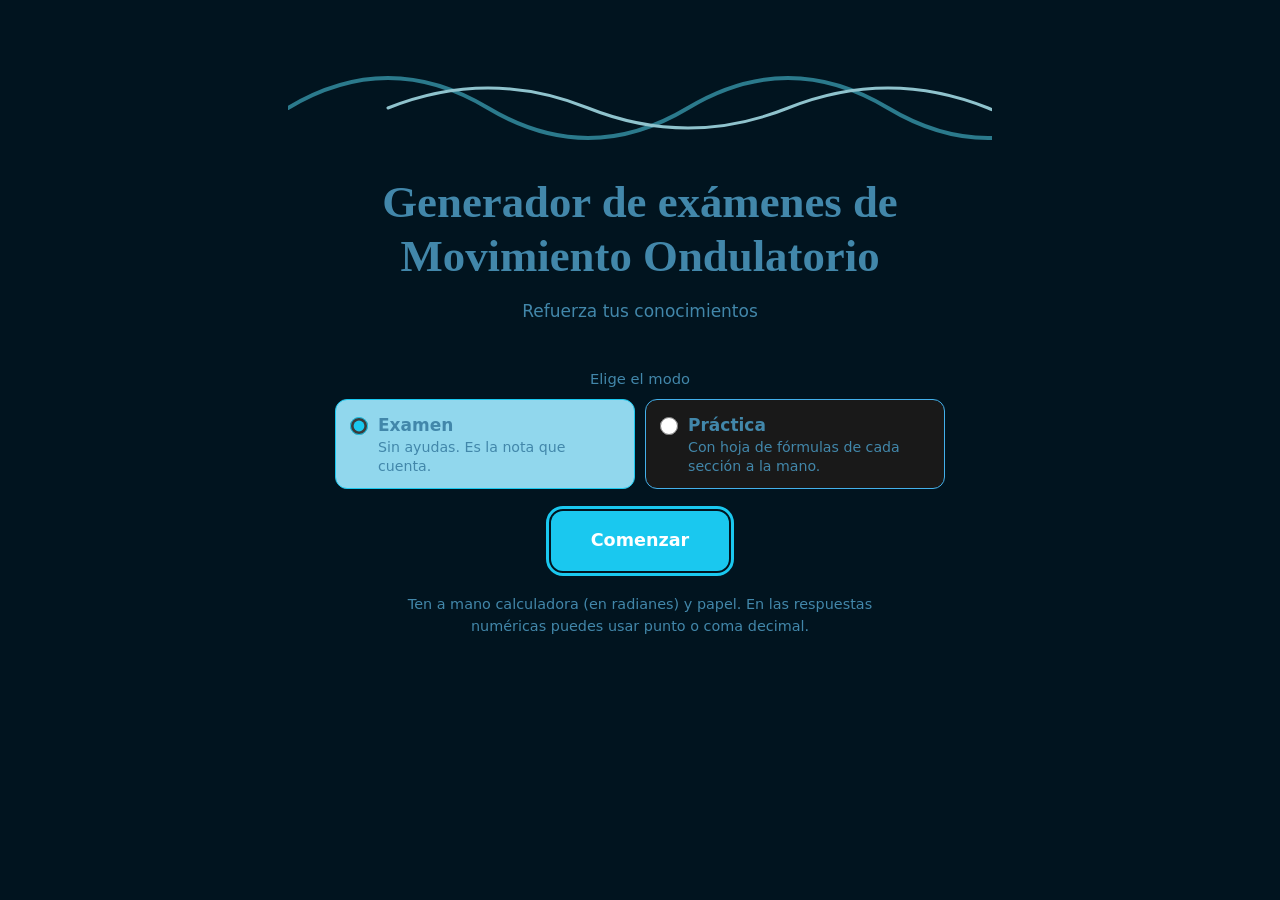
==== commit 8c1a47ab: "Version 2 (dark) - cuestionario 1.3" ====
--- a/cuestionario-version1.3.html
+++ b/cuestionario-version1.3.html
@@ -6,18 +6,18 @@
 <title>Generador de exámenes · Movimiento Ondulatorio</title>
 <style>
   :root {
-    --bg: #eaf1f5;
-    --surface: #ffffff;
-    --ink: #1b2b34;
-    --muted: #5b6b75;
-    --line: #d3e0e7;
-    --primary: #2b7a8c;
-    --primary-dark: #1f5c6a;
-    --primary-soft: #d9edf1;
-    --ok: #2e7d55;
-    --ok-soft: #dff2e7;
-    --bad: #b8433a;
-    --bad-soft: #fbe6e3;
+    --bg: #01141f;
+    --surface: #191919;
+    --ink: #4287aa;
+    --muted: #4287aa;
+    --line: #43b0eb;
+    --primary: #1ac8ef;
+    --primary-dark: #118da9;
+    --primary-soft: #91d7ed;
+    --ok: #0cc04b;
+    --ok-soft: #0cc04b;
+    --bad: #e52416;
+    --bad-soft: #e92c1e;
     --radius: 14px;
     --serif: "Iowan Old Style", "Palatino Linotype", Palatino, Georgia, serif;
     --sans: system-ui, -apple-system, "Segoe UI", Roboto, "Helvetica Neue", Arial, sans-serif;
@@ -62,13 +62,13 @@
   .actions { display: flex; flex-direction: column; align-items: center; gap: 12px; }
   .btn {
     border: 0; border-radius: 12px; padding: 13px 26px; font-weight: 600; font-size: 1rem;
-    background: var(--primary); color: #fff; transition: background .15s, transform .05s;
+    background: var(--primary); color: #ffffff; transition: background .15s, transform .05s;
   }
   .btn:hover { background: var(--primary-dark); }
   .btn:active { transform: translateY(1px); }
   .btn.ghost { background: transparent; color: var(--primary-dark); border: 1.5px solid var(--primary); }
   .btn.ghost:hover { background: var(--primary-soft); }
-  .btn[disabled] { background: #b9c9d0; cursor: not-allowed; }
+  .btn[disabled] { background: #35b6d3; cursor: not-allowed; }
   .btn.ghost[disabled] { background: transparent; color: #8aa0a9; border-color: #b9c9d0; }
   .btn.big { padding: 16px 40px; font-size: 1.1rem; }
   .btn.small { padding: 8px 16px; font-size: .92rem; }
@@ -84,7 +84,7 @@
   .sec-name { font-size: .95rem; color: var(--primary-dark); font-weight: 600; margin-bottom: 10px; }
   .qtext { font-size: 1.12rem; margin: 0 0 18px; }
   .qtext sub, .qtext sup, .opt sub, .opt sup, .exp sub, .exp sup, .field label sub, .formula sub, .formula sup { font-size: .75em; line-height: 0; }
-  .formula { display: block; margin: 8px 0; padding: 8px 12px; background: #f3f8fa; border-radius: 8px; font-family: var(--serif); font-size: 1.05rem; overflow-x: auto; }
+  .formula { display: block; margin: 8px 0; padding: 8px 12px; background: #3c94b7; border-radius: 8px; font-family: var(--serif); font-size: 1.05rem; overflow-x: auto; color: #01141f;}
 
   .opts { display: grid; gap: 10px; }
   .opt { display: flex; gap: 12px; align-items: flex-start; padding: 12px 14px; border: 1.5px solid var(--line); border-radius: 12px; cursor: pointer; background: #fff; }
@@ -109,24 +109,24 @@
 
   /* Resultados */
   .score-card { text-align: center; }
-  .score-num { font-family: var(--serif); font-size: 4.5rem; line-height: 1; color: var(--primary-dark); }
-  .score-num small { font-size: 1.6rem; color: var(--muted); }
+  .score-num { font-family: var(--serif); font-size: 4.5rem; line-height: 1; color: #fff; }
+  .score-num small { font-size: 1.6rem; color: #d1d0d0; }
   .score-label { font-size: 1.2rem; margin: 6px 0 4px; font-weight: 600; }
-  .muted { color: var(--muted); }
-  .secs { display: grid; gap: 12px; margin-top: 20px; text-align: left; }
+  .muted { color: #10a3d8; }
+  .secs { display: grid; gap: 12px; margin-top: 20px; text-align: left;}
   .sec-row .top { display: flex; justify-content: space-between; gap: 10px; font-size: .95rem; margin-bottom: 4px; }
   .sec-row .bar { height: 8px; }
-  .sec-row .bar > i { background: var(--primary); }
-  .gaps { margin: 10px 0 0; padding-left: 1.2em; }
-  .gaps li { margin: 4px 0; }
-  .fb { border-radius: 12px; border: 1px solid var(--line); padding: 16px; margin-top: 14px; background: #fff; }
-  .fb h3 { font-size: 1.02rem; margin-bottom: 8px; }
-  .tag { display: inline-block; font-size: .82rem; padding: 2px 10px; border-radius: 999px; background: var(--bad-soft); color: var(--bad); margin-bottom: 8px; }
-  .tag.ok { background: var(--ok-soft); color: var(--ok); }
+  .sec-row .bar > i { background: #0cc04b; }
+  .gaps { margin: 10px 0 0; padding-left: 1.2em; color: #1ac8efac}
+  .gaps li { margin: 4px 0;}
+  .fb { border-radius: 12px; border: 1px solid var(--line); padding: 16px; margin-top: 14px; background: #000000; color: var(--line)}
+  .fb h3 { font-size: 1.02rem; margin-bottom: 8px; color: var(--primary) }
+  .tag { display: inline-block; font-size: .82rem; padding: 2px 10px; border-radius: 999px; background: #073b76; color: #f7f7f7; margin-bottom: 8px; }
+  .tag.ok { background: var(--ok-soft); color: #fff; }
   .ans-row { display: grid; gap: 6px; margin: 10px 0; font-size: .96rem; }
   .ans-row div { padding: 8px 12px; border-radius: 8px; }
-  .ans-row .yours { background: var(--bad-soft); }
-  .ans-row .right { background: var(--ok-soft); }
+  .ans-row .yours { background: var(--bad-soft);color: #fff; }
+  .ans-row .right { background: var(--ok-soft); color: #fff }
   .exp { margin-top: 8px; font-size: .96rem; }
   .allgood { background: var(--ok-soft); color: var(--ok); border-radius: 12px; padding: 14px 16px; margin-top: 14px; font-weight: 600; }
   .retry { display: flex; flex-wrap: wrap; gap: 12px; justify-content: center; margin-top: 28px; }
@@ -158,7 +158,7 @@
       </svg>
     </div>
     <h1 id="coverTitle">Generador de exámenes de Movimiento Ondulatorio</h1>
-    <p>Cada examen se arma al azar con preguntas que piden razonar, despejar y aplicar. Al reintentar salen preguntas distintas.</p>
+    <p>Refuerza tus conocimientos</p>
     <div class="facts" id="facts"></div>
 
     <fieldset class="modes">
@@ -1232,11 +1232,6 @@
     quiz.classList.add("hidden");
     results.classList.add("hidden");
     cover.classList.remove("hidden");
-    $("facts").innerHTML =
-      "<span>" + BANK.length + " preguntas en el banco</span>" +
-      "<span>" + EXAM_SIZE + " por examen</span>" +
-      "<span>" + SECTIONS.length + " secciones</span>" +
-      "<span>Puntuación de 1 a 5</span>";
     var saved = sget(K_EXAM);
     var canResume = validExam(saved);
     $("resumeBtn").classList.toggle("hidden", !canResume);
